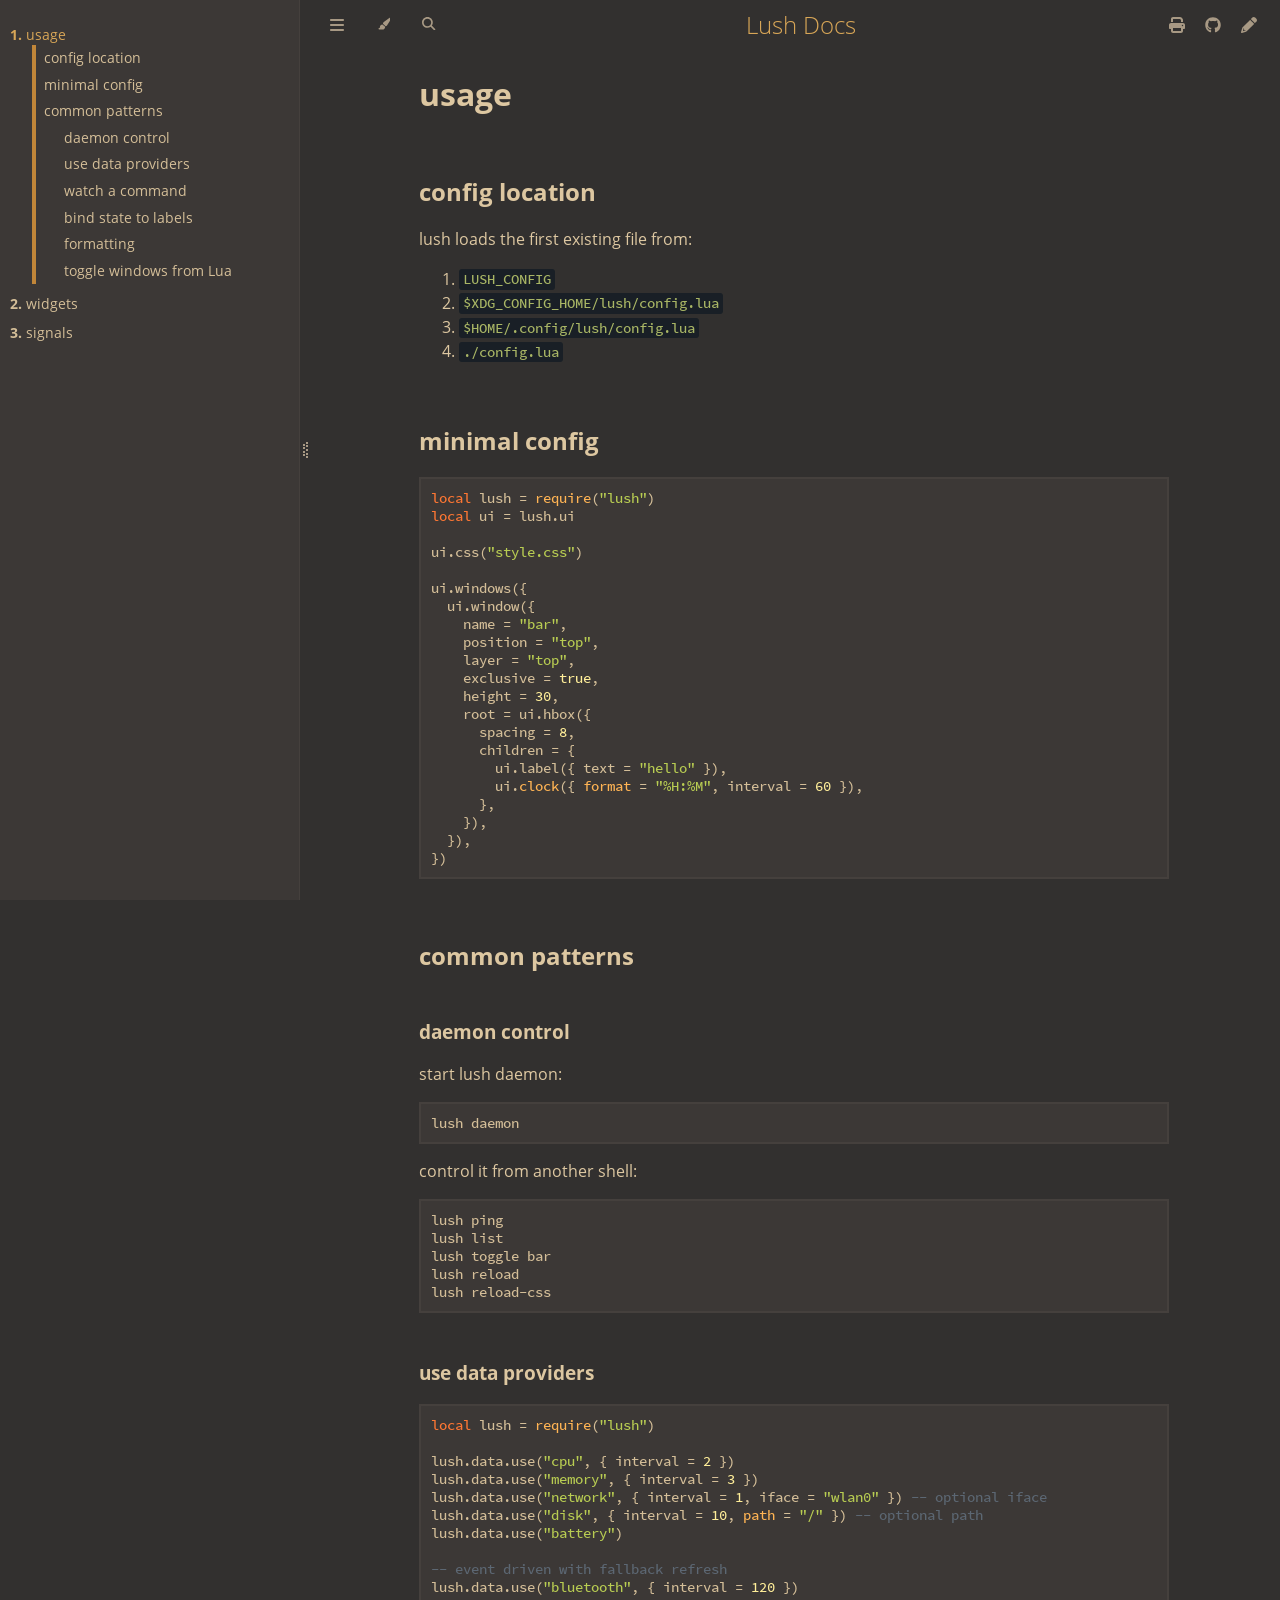
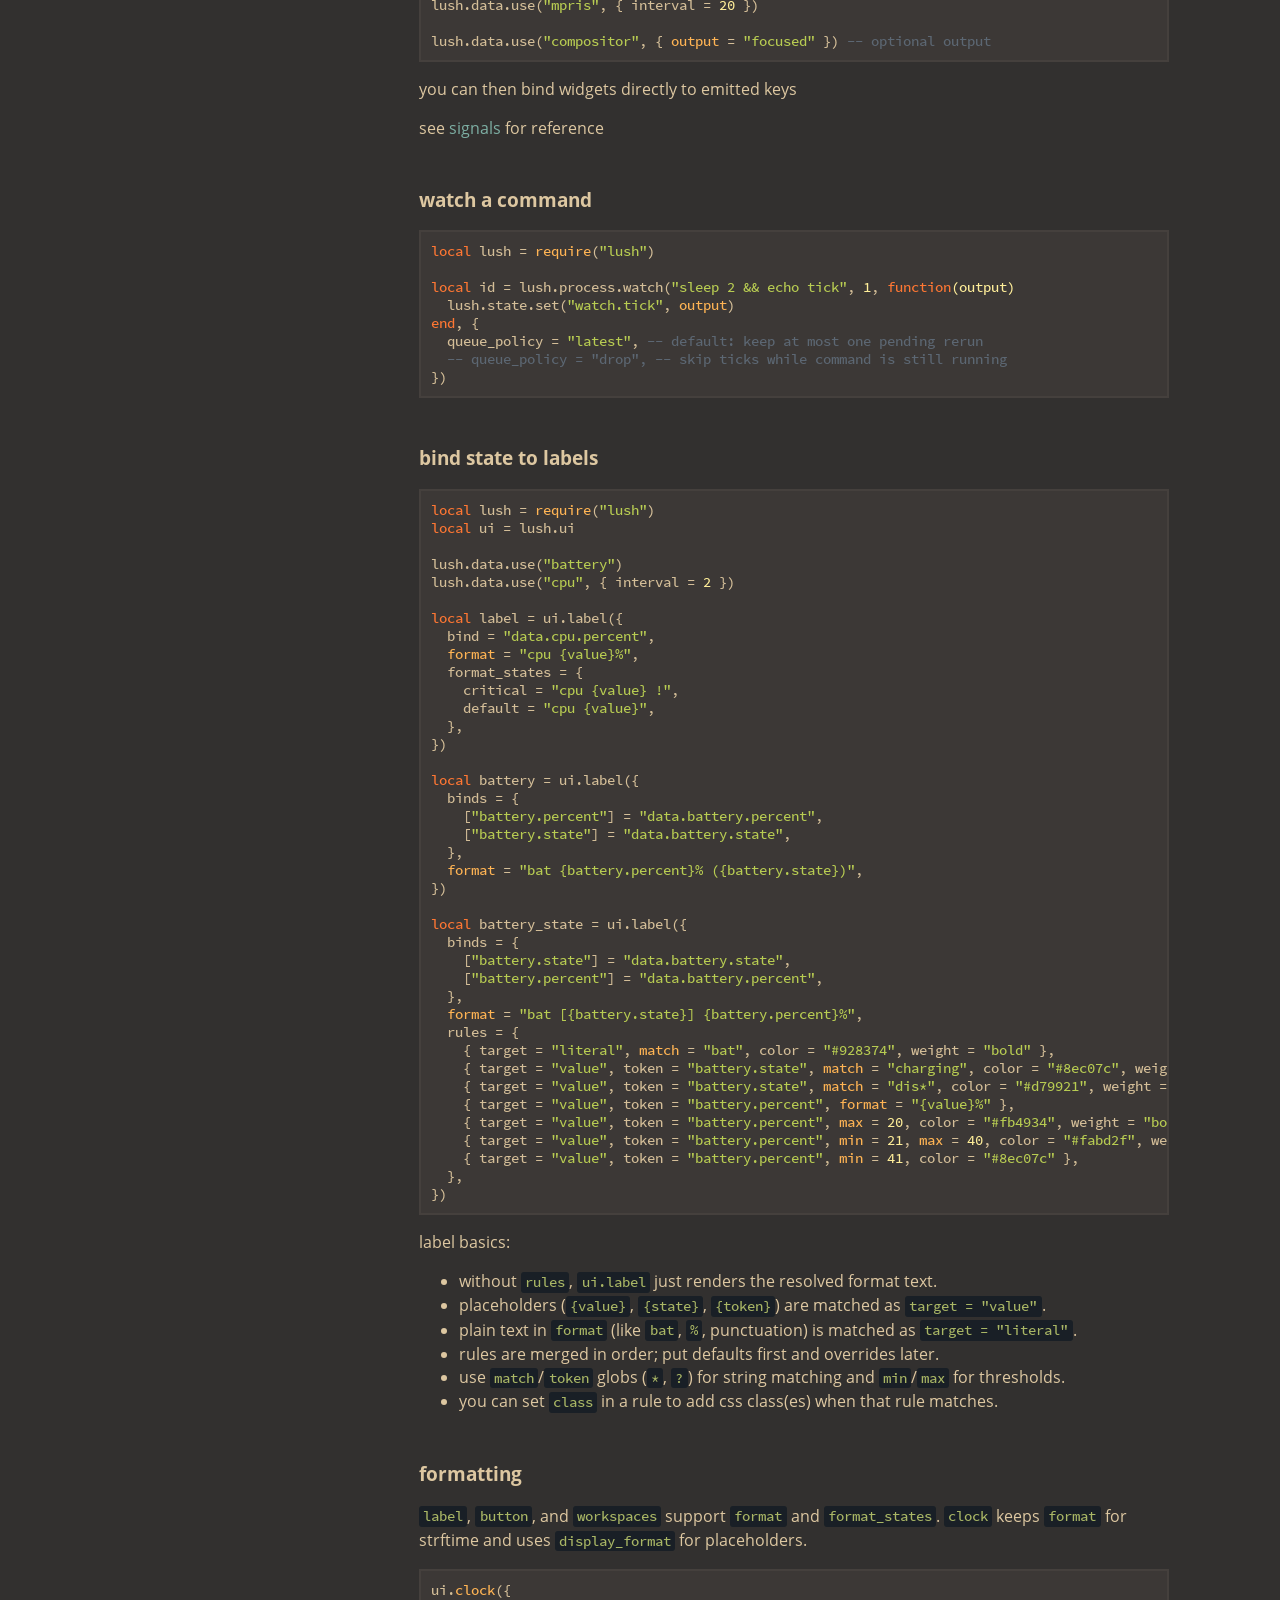
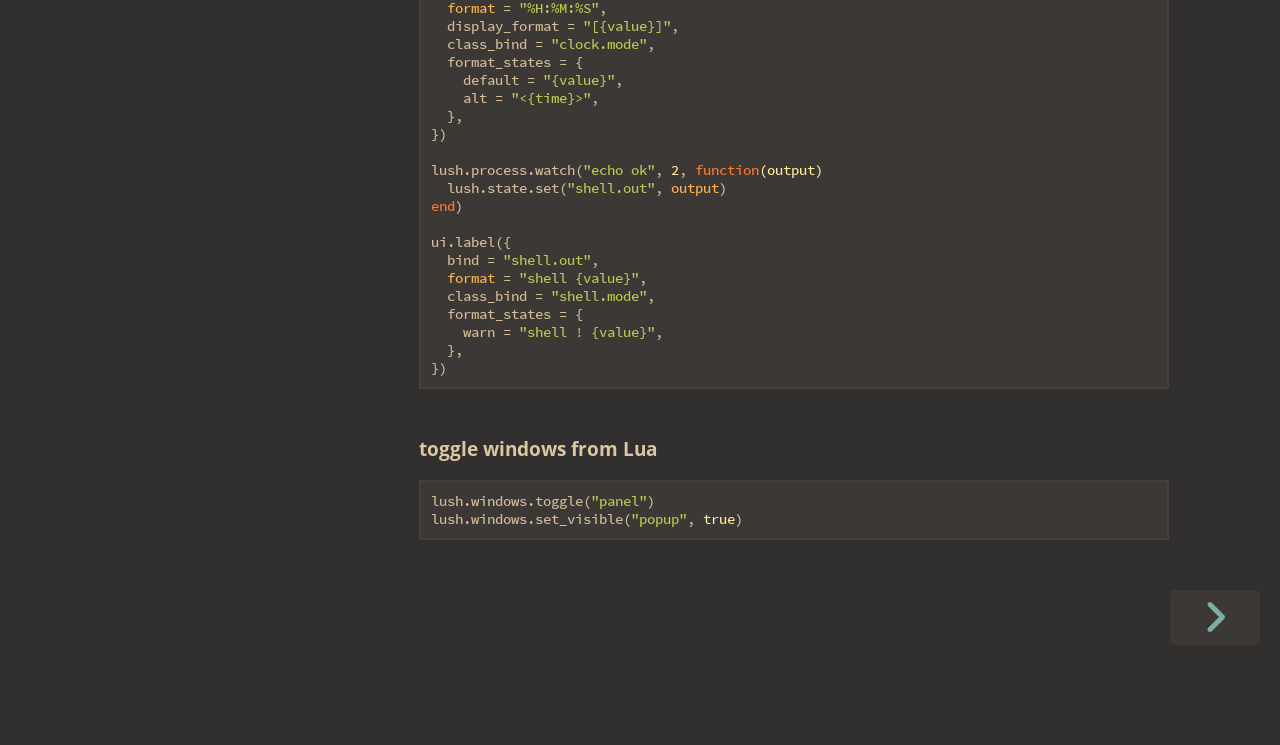
==== index.html @ 014da426 "docs: init" ====
<!DOCTYPE HTML>
<html lang="en" class="ayu sidebar-visible" dir="ltr">
    <head>
        <!-- Book generated using mdBook -->
        <meta charset="UTF-8">
        <title>usage - Lush Docs</title>


        <!-- Custom HTML head -->

        <meta name="description" content="Documentation for configuring and extending Lush.">
        <meta name="viewport" content="width=device-width, initial-scale=1">
        <meta name="theme-color" content="#ffffff">

        <link rel="icon" href="favicon-de23e50b.svg">
        <link rel="shortcut icon" href="favicon-8114d1fc.png">
        <link rel="stylesheet" href="css/variables-8adf115d.css">
        <link rel="stylesheet" href="css/general-2459343d.css">
        <link rel="stylesheet" href="css/chrome-ae938929.css">
        <link rel="stylesheet" href="css/print-9e4910d8.css" media="print">

        <!-- Fonts -->
        <link rel="stylesheet" href="fonts/fonts-9644e21d.css">

        <!-- Highlight.js Stylesheets -->
        <link rel="stylesheet" id="mdbook-highlight-css" href="highlight-493f70e1.css">
        <link rel="stylesheet" id="mdbook-tomorrow-night-css" href="tomorrow-night-4c0ae647.css">
        <link rel="stylesheet" id="mdbook-ayu-highlight-css" href="ayu-highlight-3fdfc3ac.css">

        <!-- Custom theme stylesheets -->
        <link rel="stylesheet" href="theme/gruvbox-805121fd.css">


        <!-- Provide site root and default themes to javascript -->
        <script>
            const path_to_root = "";
            const default_light_theme = "ayu";
            const default_dark_theme = "ayu";
            window.path_to_searchindex_js = "searchindex-f970c26f.js";
        </script>
        <!-- Start loading toc.js asap -->
        <script src="toc-16b21114.js"></script>
    </head>
    <body>
    <div id="mdbook-help-container">
        <div id="mdbook-help-popup">
            <h2 class="mdbook-help-title">Keyboard shortcuts</h2>
            <div>
                <p>Press <kbd>←</kbd> or <kbd>→</kbd> to navigate between chapters</p>
                <p>Press <kbd>S</kbd> or <kbd>/</kbd> to search in the book</p>
                <p>Press <kbd>?</kbd> to show this help</p>
                <p>Press <kbd>Esc</kbd> to hide this help</p>
            </div>
        </div>
    </div>
    <div id="mdbook-body-container">
        <!-- Work around some values being stored in localStorage wrapped in quotes -->
        <script>
            try {
                let theme = localStorage.getItem('mdbook-theme');
                let sidebar = localStorage.getItem('mdbook-sidebar');

                if (theme.startsWith('"') && theme.endsWith('"')) {
                    localStorage.setItem('mdbook-theme', theme.slice(1, theme.length - 1));
                }

                if (sidebar.startsWith('"') && sidebar.endsWith('"')) {
                    localStorage.setItem('mdbook-sidebar', sidebar.slice(1, sidebar.length - 1));
                }
            } catch (e) { }
        </script>

        <!-- Set the theme before any content is loaded, prevents flash -->
        <script>
            const default_theme = window.matchMedia("(prefers-color-scheme: dark)").matches ? default_dark_theme : default_light_theme;
            let theme;
            try { theme = localStorage.getItem('mdbook-theme'); } catch(e) { }
            if (theme === null || theme === undefined) { theme = default_theme; }
            const html = document.documentElement;
            html.classList.remove('ayu')
            html.classList.add(theme);
            html.classList.add("js");
        </script>

        <input type="checkbox" id="mdbook-sidebar-toggle-anchor" class="hidden">

        <!-- Hide / unhide sidebar before it is displayed -->
        <script>
            let sidebar = null;
            const sidebar_toggle = document.getElementById("mdbook-sidebar-toggle-anchor");
            if (document.body.clientWidth >= 1080) {
                try { sidebar = localStorage.getItem('mdbook-sidebar'); } catch(e) { }
                sidebar = sidebar || 'visible';
            } else {
                sidebar = 'hidden';
                sidebar_toggle.checked = false;
            }
            if (sidebar === 'visible') {
                sidebar_toggle.checked = true;
            } else {
                html.classList.remove('sidebar-visible');
            }
        </script>

        <nav id="mdbook-sidebar" class="sidebar" aria-label="Table of contents">
            <!-- populated by js -->
            <mdbook-sidebar-scrollbox class="sidebar-scrollbox"></mdbook-sidebar-scrollbox>
            <noscript>
                <iframe class="sidebar-iframe-outer" src="toc.html"></iframe>
            </noscript>
            <div id="mdbook-sidebar-resize-handle" class="sidebar-resize-handle">
                <div class="sidebar-resize-indicator"></div>
            </div>
        </nav>

        <div id="mdbook-page-wrapper" class="page-wrapper">

            <div class="page">
                <div id="mdbook-menu-bar-hover-placeholder"></div>
                <div id="mdbook-menu-bar" class="menu-bar sticky">
                    <div class="left-buttons">
                        <label id="mdbook-sidebar-toggle" class="icon-button" for="mdbook-sidebar-toggle-anchor" title="Toggle Table of Contents" aria-label="Toggle Table of Contents" aria-controls="mdbook-sidebar">
                            <span class=fa-svg><svg xmlns="http://www.w3.org/2000/svg" viewBox="0 0 448 512"><!--! Font Awesome Free 6.2.0 by @fontawesome - https://fontawesome.com License - https://fontawesome.com/license/free (Icons: CC BY 4.0, Fonts: SIL OFL 1.1, Code: MIT License) Copyright 2022 Fonticons, Inc. --><path d="M0 96C0 78.3 14.3 64 32 64H416c17.7 0 32 14.3 32 32s-14.3 32-32 32H32C14.3 128 0 113.7 0 96zM0 256c0-17.7 14.3-32 32-32H416c17.7 0 32 14.3 32 32s-14.3 32-32 32H32c-17.7 0-32-14.3-32-32zM448 416c0 17.7-14.3 32-32 32H32c-17.7 0-32-14.3-32-32s14.3-32 32-32H416c17.7 0 32 14.3 32 32z"/></svg></span>
                        </label>
                        <button id="mdbook-theme-toggle" class="icon-button" type="button" title="Change theme" aria-label="Change theme" aria-haspopup="true" aria-expanded="false" aria-controls="mdbook-theme-list">
                            <span class=fa-svg><svg xmlns="http://www.w3.org/2000/svg" viewBox="0 0 576 512"><!--! Font Awesome Free 6.2.0 by @fontawesome - https://fontawesome.com License - https://fontawesome.com/license/free (Icons: CC BY 4.0, Fonts: SIL OFL 1.1, Code: MIT License) Copyright 2022 Fonticons, Inc. --><path d="M371.3 367.1c27.3-3.9 51.9-19.4 67.2-42.9L600.2 74.1c12.6-19.5 9.4-45.3-7.6-61.2S549.7-4.4 531.1 9.6L294.4 187.2c-24 18-38.2 46.1-38.4 76.1L371.3 367.1zm-19.6 25.4l-116-104.4C175.9 290.3 128 339.6 128 400c0 3.9 .2 7.8 .6 11.6c1.8 17.5-10.2 36.4-27.8 36.4H96c-17.7 0-32 14.3-32 32s14.3 32 32 32H240c61.9 0 112-50.1 112-112c0-2.5-.1-5-.2-7.5z"/></svg></span>
                        </button>
                        <ul id="mdbook-theme-list" class="theme-popup" aria-label="Themes" role="menu">
                            <li role="none"><button role="menuitem" class="theme" id="mdbook-theme-default_theme">Auto</button></li>
                            <li role="none"><button role="menuitem" class="theme" id="mdbook-theme-light">Light</button></li>
                            <li role="none"><button role="menuitem" class="theme" id="mdbook-theme-rust">Rust</button></li>
                            <li role="none"><button role="menuitem" class="theme" id="mdbook-theme-coal">Coal</button></li>
                            <li role="none"><button role="menuitem" class="theme" id="mdbook-theme-navy">Navy</button></li>
                            <li role="none"><button role="menuitem" class="theme" id="mdbook-theme-ayu">Ayu</button></li>
                        </ul>
                        <button id="mdbook-search-toggle" class="icon-button" type="button" title="Search (`/`)" aria-label="Toggle Searchbar" aria-expanded="false" aria-keyshortcuts="/ s" aria-controls="mdbook-searchbar">
                            <span class=fa-svg><svg xmlns="http://www.w3.org/2000/svg" viewBox="0 0 512 512"><!--! Font Awesome Free 6.2.0 by @fontawesome - https://fontawesome.com License - https://fontawesome.com/license/free (Icons: CC BY 4.0, Fonts: SIL OFL 1.1, Code: MIT License) Copyright 2022 Fonticons, Inc. --><path d="M416 208c0 45.9-14.9 88.3-40 122.7L502.6 457.4c12.5 12.5 12.5 32.8 0 45.3s-32.8 12.5-45.3 0L330.7 376c-34.4 25.2-76.8 40-122.7 40C93.1 416 0 322.9 0 208S93.1 0 208 0S416 93.1 416 208zM208 352c79.5 0 144-64.5 144-144s-64.5-144-144-144S64 128.5 64 208s64.5 144 144 144z"/></svg></span>
                        </button>
                    </div>

                    <h1 class="menu-title">Lush Docs</h1>

                    <div class="right-buttons">
                        <a href="print.html" title="Print this book" aria-label="Print this book">
                            <span class=fa-svg id="print-button"><svg xmlns="http://www.w3.org/2000/svg" viewBox="0 0 512 512"><!--! Font Awesome Free 6.2.0 by @fontawesome - https://fontawesome.com License - https://fontawesome.com/license/free (Icons: CC BY 4.0, Fonts: SIL OFL 1.1, Code: MIT License) Copyright 2022 Fonticons, Inc. --><path d="M128 0C92.7 0 64 28.7 64 64v96h64V64H354.7L384 93.3V160h64V93.3c0-17-6.7-33.3-18.7-45.3L400 18.7C388 6.7 371.7 0 354.7 0H128zM384 352v32 64H128V384 368 352H384zm64 32h32c17.7 0 32-14.3 32-32V256c0-35.3-28.7-64-64-64H64c-35.3 0-64 28.7-64 64v96c0 17.7 14.3 32 32 32H64v64c0 35.3 28.7 64 64 64H384c35.3 0 64-28.7 64-64V384zm-16-88c-13.3 0-24-10.7-24-24s10.7-24 24-24s24 10.7 24 24s-10.7 24-24 24z"/></svg></span>
                        </a>
                        <a href="https://github.com/yrwq/lush" title="Git repository" aria-label="Git repository">
                            <span class=fa-svg><svg xmlns="http://www.w3.org/2000/svg" viewBox="0 0 496 512"><!--! Font Awesome Free 6.2.0 by @fontawesome - https://fontawesome.com License - https://fontawesome.com/license/free (Icons: CC BY 4.0, Fonts: SIL OFL 1.1, Code: MIT License) Copyright 2022 Fonticons, Inc. --><path d="M165.9 397.4c0 2-2.3 3.6-5.2 3.6-3.3.3-5.6-1.3-5.6-3.6 0-2 2.3-3.6 5.2-3.6 3-.3 5.6 1.3 5.6 3.6zm-31.1-4.5c-.7 2 1.3 4.3 4.3 4.9 2.6 1 5.6 0 6.2-2s-1.3-4.3-4.3-5.2c-2.6-.7-5.5.3-6.2 2.3zm44.2-1.7c-2.9.7-4.9 2.6-4.6 4.9.3 2 2.9 3.3 5.9 2.6 2.9-.7 4.9-2.6 4.6-4.6-.3-1.9-3-3.2-5.9-2.9zM244.8 8C106.1 8 0 113.3 0 252c0 110.9 69.8 205.8 169.5 239.2 12.8 2.3 17.3-5.6 17.3-12.1 0-6.2-.3-40.4-.3-61.4 0 0-70 15-84.7-29.8 0 0-11.4-29.1-27.8-36.6 0 0-22.9-15.7 1.6-15.4 0 0 24.9 2 38.6 25.8 21.9 38.6 58.6 27.5 72.9 20.9 2.3-16 8.8-27.1 16-33.7-55.9-6.2-112.3-14.3-112.3-110.5 0-27.5 7.6-41.3 23.6-58.9-2.6-6.5-11.1-33.3 2.6-67.9 20.9-6.5 69 27 69 27 20-5.6 41.5-8.5 62.8-8.5s42.8 2.9 62.8 8.5c0 0 48.1-33.6 69-27 13.7 34.7 5.2 61.4 2.6 67.9 16 17.7 25.8 31.5 25.8 58.9 0 96.5-58.9 104.2-114.8 110.5 9.2 7.9 17 22.9 17 46.4 0 33.7-.3 75.4-.3 83.6 0 6.5 4.6 14.4 17.3 12.1C428.2 457.8 496 362.9 496 252 496 113.3 383.5 8 244.8 8zM97.2 352.9c-1.3 1-1 3.3.7 5.2 1.6 1.6 3.9 2.3 5.2 1 1.3-1 1-3.3-.7-5.2-1.6-1.6-3.9-2.3-5.2-1zm-10.8-8.1c-.7 1.3.3 2.9 2.3 3.9 1.6 1 3.6.7 4.3-.7.7-1.3-.3-2.9-2.3-3.9-2-.6-3.6-.3-4.3.7zm32.4 35.6c-1.6 1.3-1 4.3 1.3 6.2 2.3 2.3 5.2 2.6 6.5 1 1.3-1.3.7-4.3-1.3-6.2-2.2-2.3-5.2-2.6-6.5-1zm-11.4-14.7c-1.6 1-1.6 3.6 0 5.9 1.6 2.3 4.3 3.3 5.6 2.3 1.6-1.3 1.6-3.9 0-6.2-1.4-2.3-4-3.3-5.6-2z"/></svg></span>
                        </a>
                        <a href="https://github.com/yrwq/lush/edit/main/docs/src/usage.md" title="Suggest an edit" aria-label="Suggest an edit" rel="edit">
                            <span class=fa-svg id="git-edit-button"><svg xmlns="http://www.w3.org/2000/svg" viewBox="0 0 512 512"><!--! Font Awesome Free 6.2.0 by @fontawesome - https://fontawesome.com License - https://fontawesome.com/license/free (Icons: CC BY 4.0, Fonts: SIL OFL 1.1, Code: MIT License) Copyright 2022 Fonticons, Inc. --><path d="M421.7 220.3l-11.3 11.3-22.6 22.6-205 205c-6.6 6.6-14.8 11.5-23.8 14.1L30.8 511c-8.4 2.5-17.5 .2-23.7-6.1S-1.5 489.7 1 481.2L38.7 353.1c2.6-9 7.5-17.2 14.1-23.8l205-205 22.6-22.6 11.3-11.3 33.9 33.9 62.1 62.1 33.9 33.9zM96 353.9l-9.3 9.3c-.9 .9-1.6 2.1-2 3.4l-25.3 86 86-25.3c1.3-.4 2.5-1.1 3.4-2l9.3-9.3H112c-8.8 0-16-7.2-16-16V353.9zM453.3 19.3l39.4 39.4c25 25 25 65.5 0 90.5l-14.5 14.5-22.6 22.6-11.3 11.3-33.9-33.9-62.1-62.1L314.3 67.7l11.3-11.3 22.6-22.6 14.5-14.5c25-25 65.5-25 90.5 0z"/></svg></span>
                        </a>

                    </div>
                </div>

                <div id="mdbook-search-wrapper" class="hidden">
                    <form id="mdbook-searchbar-outer" class="searchbar-outer">
                        <div class="search-wrapper">
                            <input type="search" id="mdbook-searchbar" name="searchbar" placeholder="Search this book ..." aria-controls="mdbook-searchresults-outer" aria-describedby="searchresults-header">
                            <div class="spinner-wrapper">
                                <span class=fa-svg id="fa-spin"><svg xmlns="http://www.w3.org/2000/svg" viewBox="0 0 512 512"><!--! Font Awesome Free 6.2.0 by @fontawesome - https://fontawesome.com License - https://fontawesome.com/license/free (Icons: CC BY 4.0, Fonts: SIL OFL 1.1, Code: MIT License) Copyright 2022 Fonticons, Inc. --><path d="M304 48c0-26.5-21.5-48-48-48s-48 21.5-48 48s21.5 48 48 48s48-21.5 48-48zm0 416c0-26.5-21.5-48-48-48s-48 21.5-48 48s21.5 48 48 48s48-21.5 48-48zM48 304c26.5 0 48-21.5 48-48s-21.5-48-48-48s-48 21.5-48 48s21.5 48 48 48zm464-48c0-26.5-21.5-48-48-48s-48 21.5-48 48s21.5 48 48 48s48-21.5 48-48zM142.9 437c18.7-18.7 18.7-49.1 0-67.9s-49.1-18.7-67.9 0s-18.7 49.1 0 67.9s49.1 18.7 67.9 0zm0-294.2c18.7-18.7 18.7-49.1 0-67.9S93.7 56.2 75 75s-18.7 49.1 0 67.9s49.1 18.7 67.9 0zM369.1 437c18.7 18.7 49.1 18.7 67.9 0s18.7-49.1 0-67.9s-49.1-18.7-67.9 0s-18.7 49.1 0 67.9z"/></svg></span>
                            </div>
                        </div>
                    </form>
                    <div id="mdbook-searchresults-outer" class="searchresults-outer hidden">
                        <div id="mdbook-searchresults-header" class="searchresults-header"></div>
                        <ul id="mdbook-searchresults">
                        </ul>
                    </div>
                </div>

                <!-- Apply ARIA attributes after the sidebar and the sidebar toggle button are added to the DOM -->
                <script>
                    document.getElementById('mdbook-sidebar-toggle').setAttribute('aria-expanded', sidebar === 'visible');
                    document.getElementById('mdbook-sidebar').setAttribute('aria-hidden', sidebar !== 'visible');
                    Array.from(document.querySelectorAll('#mdbook-sidebar a')).forEach(function(link) {
                        link.setAttribute('tabIndex', sidebar === 'visible' ? 0 : -1);
                    });
                </script>

                <div id="mdbook-content" class="content">
                    <main>
                        <h1 id="usage"><a class="header" href="#usage">usage</a></h1>
<h2 id="config-location"><a class="header" href="#config-location">config location</a></h2>
<p>lush loads the first existing file from:</p>
<ol>
<li><code>LUSH_CONFIG</code></li>
<li><code>$XDG_CONFIG_HOME/lush/config.lua</code></li>
<li><code>$HOME/.config/lush/config.lua</code></li>
<li><code>./config.lua</code></li>
</ol>
<h2 id="minimal-config"><a class="header" href="#minimal-config">minimal config</a></h2>
<pre><code class="language-lua">local lush = require("lush")
local ui = lush.ui

ui.css("style.css")

ui.windows({
  ui.window({
    name = "bar",
    position = "top",
    layer = "top",
    exclusive = true,
    height = 30,
    root = ui.hbox({
      spacing = 8,
      children = {
        ui.label({ text = "hello" }),
        ui.clock({ format = "%H:%M", interval = 60 }),
      },
    }),
  }),
})
</code></pre>
<h2 id="common-patterns"><a class="header" href="#common-patterns">common patterns</a></h2>
<h3 id="daemon-control"><a class="header" href="#daemon-control">daemon control</a></h3>
<p>start lush daemon:</p>
<pre><code class="language-bash">lush daemon
</code></pre>
<p>control it from another shell:</p>
<pre><code class="language-bash">lush ping
lush list
lush toggle bar
lush reload
lush reload-css
</code></pre>
<h3 id="use-data-providers"><a class="header" href="#use-data-providers">use data providers</a></h3>
<pre><code class="language-lua">local lush = require("lush")

lush.data.use("cpu", { interval = 2 })
lush.data.use("memory", { interval = 3 })
lush.data.use("network", { interval = 1, iface = "wlan0" }) -- optional iface
lush.data.use("disk", { interval = 10, path = "/" }) -- optional path
lush.data.use("battery")

-- event driven with fallback refresh
lush.data.use("bluetooth", { interval = 120 })
lush.data.use("mpris", { interval = 20 })

lush.data.use("compositor", { output = "focused" }) -- optional output
</code></pre>
<p>you can then bind widgets directly to emitted keys</p>
<p>see <a href="signals.html">signals</a> for reference</p>
<h3 id="watch-a-command"><a class="header" href="#watch-a-command">watch a command</a></h3>
<pre><code class="language-lua">local lush = require("lush")

local id = lush.process.watch("sleep 2 &amp;&amp; echo tick", 1, function(output)
  lush.state.set("watch.tick", output)
end, {
  queue_policy = "latest", -- default: keep at most one pending rerun
  -- queue_policy = "drop", -- skip ticks while command is still running
})
</code></pre>
<h3 id="bind-state-to-labels"><a class="header" href="#bind-state-to-labels">bind state to labels</a></h3>
<pre><code class="language-lua">local lush = require("lush")
local ui = lush.ui

lush.data.use("battery")
lush.data.use("cpu", { interval = 2 })

local label = ui.label({
  bind = "data.cpu.percent",
  format = "cpu {value}%",
  format_states = {
    critical = "cpu {value} !",
    default = "cpu {value}",
  },
})

local battery = ui.label({
  binds = {
    ["battery.percent"] = "data.battery.percent",
    ["battery.state"] = "data.battery.state",
  },
  format = "bat {battery.percent}% ({battery.state})",
})

local battery_state = ui.label({
  binds = {
    ["battery.state"] = "data.battery.state",
    ["battery.percent"] = "data.battery.percent",
  },
  format = "bat [{battery.state}] {battery.percent}%",
  rules = {
    { target = "literal", match = "bat", color = "#928374", weight = "bold" },
    { target = "value", token = "battery.state", match = "charging", color = "#8ec07c", weight = "bold" },
    { target = "value", token = "battery.state", match = "dis*", color = "#d79921", weight = "bold" },
    { target = "value", token = "battery.percent", format = "{value}%" },
    { target = "value", token = "battery.percent", max = 20, color = "#fb4934", weight = "bold" },
    { target = "value", token = "battery.percent", min = 21, max = 40, color = "#fabd2f", weight = "bold" },
    { target = "value", token = "battery.percent", min = 41, color = "#8ec07c" },
  },
})
</code></pre>
<p>label basics:</p>
<ul>
<li>without <code>rules</code>, <code>ui.label</code> just renders the resolved format text.</li>
<li>placeholders (<code>{value}</code>, <code>{state}</code>, <code>{token}</code>) are matched as <code>target = "value"</code>.</li>
<li>plain text in <code>format</code> (like <code>bat</code>, <code>%</code>, punctuation) is matched as <code>target = "literal"</code>.</li>
<li>rules are merged in order; put defaults first and overrides later.</li>
<li>use <code>match</code>/<code>token</code> globs (<code>*</code>, <code>?</code>) for string matching and <code>min</code>/<code>max</code> for thresholds.</li>
<li>you can set <code>class</code> in a rule to add css class(es) when that rule matches.</li>
</ul>
<h3 id="formatting"><a class="header" href="#formatting">formatting</a></h3>
<p><code>label</code>, <code>button</code>, and <code>workspaces</code> support <code>format</code> and <code>format_states</code>.
<code>clock</code> keeps <code>format</code> for strftime and uses <code>display_format</code> for placeholders.</p>
<pre><code class="language-lua">ui.clock({
  format = "%H:%M:%S",
  display_format = "[{value}]",
  class_bind = "clock.mode",
  format_states = {
    default = "{value}",
    alt = "&lt;{time}&gt;",
  },
})

lush.process.watch("echo ok", 2, function(output)
  lush.state.set("shell.out", output)
end)

ui.label({
  bind = "shell.out",
  format = "shell {value}",
  class_bind = "shell.mode",
  format_states = {
    warn = "shell ! {value}",
  },
})
</code></pre>
<h3 id="toggle-windows-from-lua"><a class="header" href="#toggle-windows-from-lua">toggle windows from Lua</a></h3>
<pre><code class="language-lua">lush.windows.toggle("panel")
lush.windows.set_visible("popup", true)
</code></pre>

                    </main>

                    <nav class="nav-wrapper" aria-label="Page navigation">
                        <!-- Mobile navigation buttons -->

                            <a rel="next prefetch" href="widgets.html" class="mobile-nav-chapters next" title="Next chapter" aria-label="Next chapter" aria-keyshortcuts="Right">
                                <span class=fa-svg><svg xmlns="http://www.w3.org/2000/svg" viewBox="0 0 320 512"><!--! Font Awesome Free 6.2.0 by @fontawesome - https://fontawesome.com License - https://fontawesome.com/license/free (Icons: CC BY 4.0, Fonts: SIL OFL 1.1, Code: MIT License) Copyright 2022 Fonticons, Inc. --><path d="M278.6 233.4c12.5 12.5 12.5 32.8 0 45.3l-160 160c-12.5 12.5-32.8 12.5-45.3 0s-12.5-32.8 0-45.3L210.7 256 73.4 118.6c-12.5-12.5-12.5-32.8 0-45.3s32.8-12.5 45.3 0l160 160z"/></svg></span>
                            </a>

                        <div style="clear: both"></div>
                    </nav>
                </div>
            </div>

            <nav class="nav-wide-wrapper" aria-label="Page navigation">

                    <a rel="next prefetch" href="widgets.html" class="nav-chapters next" title="Next chapter" aria-label="Next chapter" aria-keyshortcuts="Right">
                        <span class=fa-svg><svg xmlns="http://www.w3.org/2000/svg" viewBox="0 0 320 512"><!--! Font Awesome Free 6.2.0 by @fontawesome - https://fontawesome.com License - https://fontawesome.com/license/free (Icons: CC BY 4.0, Fonts: SIL OFL 1.1, Code: MIT License) Copyright 2022 Fonticons, Inc. --><path d="M278.6 233.4c12.5 12.5 12.5 32.8 0 45.3l-160 160c-12.5 12.5-32.8 12.5-45.3 0s-12.5-32.8 0-45.3L210.7 256 73.4 118.6c-12.5-12.5-12.5-32.8 0-45.3s32.8-12.5 45.3 0l160 160z"/></svg></span>
                    </a>
            </nav>

        </div>

        <template id=fa-eye><span class=fa-svg><svg xmlns="http://www.w3.org/2000/svg" viewBox="0 0 576 512"><!--! Font Awesome Free 6.2.0 by @fontawesome - https://fontawesome.com License - https://fontawesome.com/license/free (Icons: CC BY 4.0, Fonts: SIL OFL 1.1, Code: MIT License) Copyright 2022 Fonticons, Inc. --><path d="M288 32c-80.8 0-145.5 36.8-192.6 80.6C48.6 156 17.3 208 2.5 243.7c-3.3 7.9-3.3 16.7 0 24.6C17.3 304 48.6 356 95.4 399.4C142.5 443.2 207.2 480 288 480s145.5-36.8 192.6-80.6c46.8-43.5 78.1-95.4 93-131.1c3.3-7.9 3.3-16.7 0-24.6c-14.9-35.7-46.2-87.7-93-131.1C433.5 68.8 368.8 32 288 32zM432 256c0 79.5-64.5 144-144 144s-144-64.5-144-144s64.5-144 144-144s144 64.5 144 144zM288 192c0 35.3-28.7 64-64 64c-11.5 0-22.3-3-31.6-8.4c-.2 2.8-.4 5.5-.4 8.4c0 53 43 96 96 96s96-43 96-96s-43-96-96-96c-2.8 0-5.6 .1-8.4 .4c5.3 9.3 8.4 20.1 8.4 31.6z"/></svg></span></template>
        <template id=fa-eye-slash><span class=fa-svg><svg xmlns="http://www.w3.org/2000/svg" viewBox="0 0 640 512"><!--! Font Awesome Free 6.2.0 by @fontawesome - https://fontawesome.com License - https://fontawesome.com/license/free (Icons: CC BY 4.0, Fonts: SIL OFL 1.1, Code: MIT License) Copyright 2022 Fonticons, Inc. --><path d="M38.8 5.1C28.4-3.1 13.3-1.2 5.1 9.2S-1.2 34.7 9.2 42.9l592 464c10.4 8.2 25.5 6.3 33.7-4.1s6.3-25.5-4.1-33.7L525.6 386.7c39.6-40.6 66.4-86.1 79.9-118.4c3.3-7.9 3.3-16.7 0-24.6c-14.9-35.7-46.2-87.7-93-131.1C465.5 68.8 400.8 32 320 32c-68.2 0-125 26.3-169.3 60.8L38.8 5.1zM223.1 149.5C248.6 126.2 282.7 112 320 112c79.5 0 144 64.5 144 144c0 24.9-6.3 48.3-17.4 68.7L408 294.5c5.2-11.8 8-24.8 8-38.5c0-53-43-96-96-96c-2.8 0-5.6 .1-8.4 .4c5.3 9.3 8.4 20.1 8.4 31.6c0 10.2-2.4 19.8-6.6 28.3l-90.3-70.8zm223.1 298L373 389.9c-16.4 6.5-34.3 10.1-53 10.1c-79.5 0-144-64.5-144-144c0-6.9 .5-13.6 1.4-20.2L83.1 161.5C60.3 191.2 44 220.8 34.5 243.7c-3.3 7.9-3.3 16.7 0 24.6c14.9 35.7 46.2 87.7 93 131.1C174.5 443.2 239.2 480 320 480c47.8 0 89.9-12.9 126.2-32.5z"/></svg></span></template>
        <template id=fa-copy><span class=fa-svg><svg xmlns="http://www.w3.org/2000/svg" viewBox="0 0 512 512"><!--! Font Awesome Free 6.2.0 by @fontawesome - https://fontawesome.com License - https://fontawesome.com/license/free (Icons: CC BY 4.0, Fonts: SIL OFL 1.1, Code: MIT License) Copyright 2022 Fonticons, Inc. --><path d="M502.6 70.63l-61.25-61.25C435.4 3.371 427.2 0 418.7 0H255.1c-35.35 0-64 28.66-64 64l.0195 256C192 355.4 220.7 384 256 384h192c35.2 0 64-28.8 64-64V93.25C512 84.77 508.6 76.63 502.6 70.63zM464 320c0 8.836-7.164 16-16 16H255.1c-8.838 0-16-7.164-16-16L239.1 64.13c0-8.836 7.164-16 16-16h128L384 96c0 17.67 14.33 32 32 32h47.1V320zM272 448c0 8.836-7.164 16-16 16H63.1c-8.838 0-16-7.164-16-16L47.98 192.1c0-8.836 7.164-16 16-16H160V128H63.99c-35.35 0-64 28.65-64 64l.0098 256C.002 483.3 28.66 512 64 512h192c35.2 0 64-28.8 64-64v-32h-47.1L272 448z"/></svg></span></template>
        <template id=fa-play><span class=fa-svg><svg xmlns="http://www.w3.org/2000/svg" viewBox="0 0 384 512"><!--! Font Awesome Free 6.2.0 by @fontawesome - https://fontawesome.com License - https://fontawesome.com/license/free (Icons: CC BY 4.0, Fonts: SIL OFL 1.1, Code: MIT License) Copyright 2022 Fonticons, Inc. --><path d="M73 39c-14.8-9.1-33.4-9.4-48.5-.9S0 62.6 0 80V432c0 17.4 9.4 33.4 24.5 41.9s33.7 8.1 48.5-.9L361 297c14.3-8.7 23-24.2 23-41s-8.7-32.2-23-41L73 39z"/></svg></span></template>
        <template id=fa-clock-rotate-left><span class=fa-svg><svg xmlns="http://www.w3.org/2000/svg" viewBox="0 0 512 512"><!--! Font Awesome Free 6.2.0 by @fontawesome - https://fontawesome.com License - https://fontawesome.com/license/free (Icons: CC BY 4.0, Fonts: SIL OFL 1.1, Code: MIT License) Copyright 2022 Fonticons, Inc. --><path d="M75 75L41 41C25.9 25.9 0 36.6 0 57.9V168c0 13.3 10.7 24 24 24H134.1c21.4 0 32.1-25.9 17-41l-30.8-30.8C155 85.5 203 64 256 64c106 0 192 86 192 192s-86 192-192 192c-40.8 0-78.6-12.7-109.7-34.4c-14.5-10.1-34.4-6.6-44.6 7.9s-6.6 34.4 7.9 44.6C151.2 495 201.7 512 256 512c141.4 0 256-114.6 256-256S397.4 0 256 0C185.3 0 121.3 28.7 75 75zm181 53c-13.3 0-24 10.7-24 24V256c0 6.4 2.5 12.5 7 17l72 72c9.4 9.4 24.6 9.4 33.9 0s9.4-24.6 0-33.9l-65-65V152c0-13.3-10.7-24-24-24z"/></svg></span></template>

        <!-- Livereload script (if served using the cli tool) -->
        <script>
            const wsProtocol = location.protocol === 'https:' ? 'wss:' : 'ws:';
            const wsAddress = wsProtocol + "//" + location.host + "/" + "__livereload";
            const socket = new WebSocket(wsAddress);
            socket.onmessage = function (event) {
                if (event.data === "reload") {
                    socket.close();
                    location.reload();
                }
            };

            window.onbeforeunload = function() {
                socket.close();
            }
        </script>


        <script>
            window.playground_copyable = true;
        </script>


        <script src="elasticlunr-ef4e11c1.min.js"></script>
        <script src="mark-09e88c2c.min.js"></script>
        <script src="searcher-c2a407aa.js"></script>

        <script src="clipboard-1626706a.min.js"></script>
        <script src="highlight-abc7f01d.js"></script>
        <script src="book-a0b12cfe.js"></script>

        <!-- Custom JS scripts -->



    </div>
    </body>
</html>
---- css/variables-8adf115d.css ----
/* Globals */

:root {
    --sidebar-target-width: 300px;
    --sidebar-width: min(var(--sidebar-target-width), 80vw);
    --sidebar-resize-indicator-width: 8px;
    --sidebar-resize-indicator-space: 2px;
    --page-padding: 15px;
    --content-max-width: 750px;
    --menu-bar-height: 50px;
    --mono-font: "Source Code Pro", Consolas, "Ubuntu Mono", Menlo, "DejaVu Sans Mono", monospace, monospace;
    --code-font-size: 0.875em; /* please adjust the ace font size accordingly in editor.js */
    --searchbar-margin-block-start: 5px;
}

/* Themes */

.ayu {
    --bg: hsl(210, 25%, 8%);
    --fg: #c5c5c5;

    --sidebar-bg: #14191f;
    --sidebar-fg: #c8c9db;
    --sidebar-non-existant: #5c6773;
    --sidebar-active: #ffb454;
    --sidebar-spacer: #2d334f;

    --scrollbar: var(--sidebar-fg);

    --icons: #737480;
    --icons-hover: #b7b9cc;

    --links: #0096cf;

    --inline-code-color: #ffb454;

    --theme-popup-bg: #14191f;
    --theme-popup-border: #5c6773;
    --theme-hover: #191f26;

    --quote-bg: hsl(226, 15%, 17%);
    --quote-border: hsl(226, 15%, 22%);

    --warning-border: #ff8e00;

    --table-border-color: hsl(210, 25%, 13%);
    --table-header-bg: hsl(210, 25%, 28%);
    --table-alternate-bg: hsl(210, 25%, 11%);

    --searchbar-border-color: #848484;
    --searchbar-bg: #424242;
    --searchbar-fg: #fff;
    --searchbar-shadow-color: #d4c89f;
    --searchresults-header-fg: #666;
    --searchresults-border-color: #888;
    --searchresults-li-bg: #252932;
    --search-mark-bg: #e3b171;

    --color-scheme: dark;

    /* Same as `--icons` */
    --copy-button-filter: invert(45%) sepia(6%) saturate(621%) hue-rotate(198deg) brightness(99%) contrast(85%);
    /* Same as `--sidebar-active` */
    --copy-button-filter-hover: invert(68%) sepia(55%) saturate(531%) hue-rotate(341deg) brightness(104%) contrast(101%);

    --footnote-highlight: #2668a6;

    --overlay-bg: rgba(33, 40, 48, 0.4);

    --blockquote-note-color: #74b9ff;
    --blockquote-tip-color: #09ca09;
    --blockquote-important-color: #d3abff;
    --blockquote-warning-color: #f0b72f;
    --blockquote-caution-color: #f21424;

    --sidebar-header-border-color: #c18639;
}

.coal {
    --bg: hsl(200, 7%, 8%);
    --fg: #98a3ad;

    --sidebar-bg: #292c2f;
    --sidebar-fg: #a1adb8;
    --sidebar-non-existant: #505254;
    --sidebar-active: #3473ad;
    --sidebar-spacer: #393939;

    --scrollbar: var(--sidebar-fg);

    --icons: #43484d;
    --icons-hover: #b3c0cc;

    --links: #2b79a2;

    --inline-code-color: #c5c8c6;

    --theme-popup-bg: #141617;
    --theme-popup-border: #43484d;
    --theme-hover: #1f2124;

    --quote-bg: hsl(234, 21%, 18%);
    --quote-border: hsl(234, 21%, 23%);

    --warning-border: #ff8e00;

    --table-border-color: hsl(200, 7%, 13%);
    --table-header-bg: hsl(200, 7%, 28%);
    --table-alternate-bg: hsl(200, 7%, 11%);

    --searchbar-border-color: #aaa;
    --searchbar-bg: #b7b7b7;
    --searchbar-fg: #000;
    --searchbar-shadow-color: #aaa;
    --searchresults-header-fg: #666;
    --searchresults-border-color: #98a3ad;
    --searchresults-li-bg: #2b2b2f;
    --search-mark-bg: #355c7d;

    --color-scheme: dark;

    /* Same as `--icons` */
    --copy-button-filter: invert(26%) sepia(8%) saturate(575%) hue-rotate(169deg) brightness(87%) contrast(82%);
    /* Same as `--sidebar-active` */
    --copy-button-filter-hover: invert(36%) sepia(70%) saturate(503%) hue-rotate(167deg) brightness(98%) contrast(89%);

    --footnote-highlight: #4079ae;

    --overlay-bg: rgba(33, 40, 48, 0.4);

    --blockquote-note-color: #4493f8;
    --blockquote-tip-color: #08ae08;
    --blockquote-important-color: #ab7df8;
    --blockquote-warning-color: #d29922;
    --blockquote-caution-color: #d91b29;

    --sidebar-header-border-color: #3473ad;
}

.light, html:not(.js) {
    --bg: hsl(0, 0%, 100%);
    --fg: hsl(0, 0%, 0%);

    --sidebar-bg: #fafafa;
    --sidebar-fg: hsl(0, 0%, 0%);
    --sidebar-non-existant: #aaaaaa;
    --sidebar-active: #1f1fff;
    --sidebar-spacer: #f4f4f4;

    --scrollbar: #8F8F8F;

    --icons: #747474;
    --icons-hover: #000000;

    --links: #20609f;

    --inline-code-color: #301900;

    --theme-popup-bg: #fafafa;
    --theme-popup-border: #cccccc;
    --theme-hover: #e6e6e6;

    --quote-bg: hsl(197, 37%, 96%);
    --quote-border: hsl(197, 37%, 91%);

    --warning-border: #ff8e00;

    --table-border-color: hsl(0, 0%, 95%);
    --table-header-bg: hsl(0, 0%, 80%);
    --table-alternate-bg: hsl(0, 0%, 97%);

    --searchbar-border-color: #aaa;
    --searchbar-bg: #fafafa;
    --searchbar-fg: #000;
    --searchbar-shadow-color: #aaa;
    --searchresults-header-fg: #666;
    --searchresults-border-color: #888;
    --searchresults-li-bg: #e4f2fe;
    --search-mark-bg: #a2cff5;

    --color-scheme: light;

    /* Same as `--icons` */
    --copy-button-filter: invert(45.49%);
    /* Same as `--sidebar-active` */
    --copy-button-filter-hover: invert(14%) sepia(93%) saturate(4250%) hue-rotate(243deg) brightness(99%) contrast(130%);

    --footnote-highlight: #7e7eff;

    --overlay-bg: rgba(200, 200, 205, 0.4);

    --blockquote-note-color: #0969da;
    --blockquote-tip-color: #008000;
    --blockquote-important-color: #8250df;
    --blockquote-warning-color: #9a6700;
    --blockquote-caution-color: #b52731;

    --sidebar-header-border-color: #6e6edb;
}

.navy {
    --bg: hsl(226, 23%, 11%);
    --fg: #bcbdd0;

    --sidebar-bg: #282d3f;
    --sidebar-fg: #c8c9db;
    --sidebar-non-existant: #505274;
    --sidebar-active: #2b79a2;
    --sidebar-spacer: #2d334f;

    --scrollbar: var(--sidebar-fg);

    --icons: #737480;
    --icons-hover: #b7b9cc;

    --links: #2b79a2;

    --inline-code-color: #c5c8c6;

    --theme-popup-bg: #161923;
    --theme-popup-border: #737480;
    --theme-hover: #282e40;

    --quote-bg: hsl(226, 15%, 17%);
    --quote-border: hsl(226, 15%, 22%);

    --warning-border: #ff8e00;

    --table-border-color: hsl(226, 23%, 16%);
    --table-header-bg: hsl(226, 23%, 31%);
    --table-alternate-bg: hsl(226, 23%, 14%);

    --searchbar-border-color: #aaa;
    --searchbar-bg: #aeaec6;
    --searchbar-fg: #000;
    --searchbar-shadow-color: #aaa;
    --searchresults-header-fg: #5f5f71;
    --searchresults-border-color: #5c5c68;
    --searchresults-li-bg: #242430;
    --search-mark-bg: #a2cff5;

    --color-scheme: dark;

    /* Same as `--icons` */
    --copy-button-filter: invert(51%) sepia(10%) saturate(393%) hue-rotate(198deg) brightness(86%) contrast(87%);
    /* Same as `--sidebar-active` */
    --copy-button-filter-hover: invert(46%) sepia(20%) saturate(1537%) hue-rotate(156deg) brightness(85%) contrast(90%);

    --footnote-highlight: #4079ae;

    --overlay-bg: rgba(33, 40, 48, 0.4);

    --blockquote-note-color: #4493f8;
    --blockquote-tip-color: #09ca09;
    --blockquote-important-color: #ab7df8;
    --blockquote-warning-color: #d29922;
    --blockquote-caution-color: #f21424;

    --sidebar-header-border-color: #2f6ab5;
}

.rust {
    --bg: hsl(60, 9%, 87%);
    --fg: #262625;

    --sidebar-bg: #3b2e2a;
    --sidebar-fg: #c8c9db;
    --sidebar-non-existant: #505254;
    --sidebar-active: #e69f67;
    --sidebar-spacer: #45373a;

    --scrollbar: var(--sidebar-fg);

    --icons: #737480;
    --icons-hover: #262625;

    --links: #2b79a2;

    --inline-code-color: #6e6b5e;

    --theme-popup-bg: #e1e1db;
    --theme-popup-border: #b38f6b;
    --theme-hover: #99908a;

    --quote-bg: hsl(60, 5%, 75%);
    --quote-border: hsl(60, 5%, 70%);

    --warning-border: #ff8e00;

    --table-border-color: hsl(60, 9%, 82%);
    --table-header-bg: #b3a497;
    --table-alternate-bg: hsl(60, 9%, 84%);

    --searchbar-border-color: #aaa;
    --searchbar-bg: #fafafa;
    --searchbar-fg: #000;
    --searchbar-shadow-color: #aaa;
    --searchresults-header-fg: #666;
    --searchresults-border-color: #888;
    --searchresults-li-bg: #dec2a2;
    --search-mark-bg: #e69f67;

    /* Same as `--icons` */
    --copy-button-filter: invert(51%) sepia(10%) saturate(393%) hue-rotate(198deg) brightness(86%) contrast(87%);
    /* Same as `--sidebar-active` */
    --copy-button-filter-hover: invert(77%) sepia(16%) saturate(1798%) hue-rotate(328deg) brightness(98%) contrast(83%);

    --footnote-highlight: #d3a17a;

    --overlay-bg: rgba(150, 150, 150, 0.25);

    --blockquote-note-color: #023b95;
    --blockquote-tip-color: #007700;
    --blockquote-important-color: #8250df;
    --blockquote-warning-color: #603700;
    --blockquote-caution-color: #aa1721;

    --sidebar-header-border-color: #8c391f;
}

@media (prefers-color-scheme: dark) {
    html:not(.js) {
        --bg: hsl(200, 7%, 8%);
        --fg: #98a3ad;

        --sidebar-bg: #292c2f;
        --sidebar-fg: #a1adb8;
        --sidebar-non-existant: #505254;
        --sidebar-active: #3473ad;
        --sidebar-spacer: #393939;

        --scrollbar: var(--sidebar-fg);

        --icons: #43484d;
        --icons-hover: #b3c0cc;

        --links: #2b79a2;

        --inline-code-color: #c5c8c6;

        --theme-popup-bg: #141617;
        --theme-popup-border: #43484d;
        --theme-hover: #1f2124;

        --quote-bg: hsl(234, 21%, 18%);
        --quote-border: hsl(234, 21%, 23%);

        --warning-border: #ff8e00;

        --table-border-color: hsl(200, 7%, 13%);
        --table-header-bg: hsl(200, 7%, 28%);
        --table-alternate-bg: hsl(200, 7%, 11%);

        --searchbar-border-color: #aaa;
        --searchbar-bg: #b7b7b7;
        --searchbar-fg: #000;
        --searchbar-shadow-color: #aaa;
        --searchresults-header-fg: #666;
        --searchresults-border-color: #98a3ad;
        --searchresults-li-bg: #2b2b2f;
        --search-mark-bg: #355c7d;

        --color-scheme: dark;

        /* Same as `--icons` */
        --copy-button-filter: invert(26%) sepia(8%) saturate(575%) hue-rotate(169deg) brightness(87%) contrast(82%);
        /* Same as `--sidebar-active` */
        --copy-button-filter-hover: invert(36%) sepia(70%) saturate(503%) hue-rotate(167deg) brightness(98%) contrast(89%);

        --footnote-highlight: #4079ae;

        --overlay-bg: rgba(33, 40, 48, 0.4);

        --blockquote-note-color: #4493f8;
        --blockquote-tip-color: #08ae08;
        --blockquote-important-color: #ab7df8;
        --blockquote-warning-color: #d29922;
        --blockquote-caution-color: #d91b29;

        --sidebar-header-border-color: #3473ad;
    }
}
---- css/general-2459343d.css ----
/* Base styles and content styles */

:root {
    /* Browser default font-size is 16px, this way 1 rem = 10px */
    font-size: 62.5%;
    color-scheme: var(--color-scheme);
}

html {
    font-family: "Open Sans", sans-serif;
    color: var(--fg);
    background-color: var(--bg);
    text-size-adjust: none;
    -webkit-text-size-adjust: none;
}

body {
    margin: 0;
    font-size: 1.6rem;
    overflow-x: hidden;
}

code {
    font-family: var(--mono-font) !important;
    font-size: var(--code-font-size);
    direction: ltr !important;
}

/* make long words/inline code not x overflow */
main {
    overflow-wrap: break-word;
}

/* make wide tables scroll if they overflow */
.table-wrapper {
    overflow-x: auto;
}

/* Don't change font size in headers. */
h1 code, h2 code, h3 code, h4 code, h5 code, h6 code {
    font-size: unset;
}

.left { float: left; }
.right { float: right; }
.boring { opacity: 0.6; }
.hide-boring .boring { display: none; }
.hidden { display: none !important; }

h2, h3 { margin-block-start: 2.5em; }
h4, h5 { margin-block-start: 2em; }

.header + .header h3,
.header + .header h4,
.header + .header h5 {
    margin-block-start: 1em;
}

h1:target::before,
h2:target::before,
h3:target::before,
h4:target::before,
h5:target::before,
h6:target::before,
dt:target::before {
    display: inline-block;
    content: "»";
    margin-inline-start: -30px;
    width: 30px;
}

/* This is broken on Safari as of version 14, but is fixed
   in Safari Technology Preview 117 which I think will be Safari 14.2.
   https://bugs.webkit.org/show_bug.cgi?id=218076
*/
:target {
    /* Safari does not support logical properties */
    scroll-margin-top: calc(var(--menu-bar-height) + 0.5em);
}

.page {
    outline: 0;
    padding: 0 var(--page-padding);
    margin-block-start: calc(0px - var(--menu-bar-height)); /* Compensate for the #mdbook-menu-bar-hover-placeholder */
}
.page-wrapper {
    box-sizing: border-box;
    background-color: var(--bg);
}
html:not(.js) .page-wrapper,
.js:not(.sidebar-resizing) .page-wrapper {
    transition: margin-left 0.3s ease, transform 0.3s ease; /* Animation: slide away */
}
[dir=rtl]:not(.js) .page-wrapper,
[dir=rtl].js:not(.sidebar-resizing) .page-wrapper {
    transition: margin-right 0.3s ease, transform 0.3s ease; /* Animation: slide away */
}

.content {
    overflow-y: auto;
    padding: 0 5px 50px 5px;
}
.content main {
    margin-inline-start: auto;
    margin-inline-end: auto;
    max-width: var(--content-max-width);
}
.content p { line-height: 1.45em; }
.content ol { line-height: 1.45em; }
.content ul { line-height: 1.45em; }
.content a { text-decoration: none; }
.content a:hover { text-decoration: underline; }
.content img, .content video { max-width: 100%; }
.content .header:link,
.content .header:visited {
    color: var(--fg);
}
.content .header:link,
.content .header:visited:hover {
    text-decoration: none;
}

table {
    margin: 0 auto;
    border-collapse: collapse;
}
table td {
    padding: 3px 20px;
    border: 1px var(--table-border-color) solid;
}
table thead {
    background: var(--table-header-bg);
}
table thead td {
    font-weight: 700;
    border: none;
}
table thead th {
    padding: 3px 20px;
}
table thead tr {
    border: 1px var(--table-header-bg) solid;
}
/* Alternate background colors for rows */
table tbody tr:nth-child(2n) {
    background: var(--table-alternate-bg);
}


blockquote {
    margin: 20px 0;
    padding: 0 20px;
    color: var(--fg);
    background-color: var(--quote-bg);
    border-block-start: .1em solid var(--quote-border);
    border-block-end: .1em solid var(--quote-border);
}

/* TODO: Remove .warning in a future version of mdbook, it is replaced by
blockquote tags. */
.warning {
    margin: 20px;
    padding: 0 20px;
    border-inline-start: 2px solid var(--warning-border);
}

.warning:before {
    position: absolute;
    width: 3rem;
    height: 3rem;
    margin-inline-start: calc(-1.5rem - 21px);
    content: "ⓘ";
    text-align: center;
    background-color: var(--bg);
    color: var(--warning-border);
    font-weight: bold;
    font-size: 2rem;
}

blockquote .warning:before {
    background-color: var(--quote-bg);
}

kbd {
    background-color: var(--table-border-color);
    border-radius: 4px;
    border: solid 1px var(--theme-popup-border);
    box-shadow: inset 0 -1px 0 var(--theme-hover);
    display: inline-block;
    font-size: var(--code-font-size);
    font-family: var(--mono-font);
    line-height: 10px;
    padding: 4px 5px;
    vertical-align: middle;
}

sup {
    /* Set the line-height for superscript and footnote references so that there
       isn't an awkward space appearing above lines that contain the footnote.

       See https://github.com/rust-lang/mdBook/pull/2443#discussion_r1813773583
       for an explanation.
    */
    line-height: 0;
}

.footnote-definition {
    font-size: 0.9em;
}
/* The default spacing for a list is a little too large. */
.footnote-definition ul,
.footnote-definition ol {
    padding-left: 20px;
}
.footnote-definition > li {
    /* Required to position the ::before target */
    position: relative;
}
.footnote-definition > li:target {
    scroll-margin-top: 50vh;
}
.footnote-reference:target {
    scroll-margin-top: 50vh;
}
/* Draws a border around the footnote (including the marker) when it is selected.
   TODO: If there are multiple linkbacks, highlight which one you just came
   from so you know which one to click.
*/
.footnote-definition > li:target::before {
    border: 2px solid var(--footnote-highlight);
    border-radius: 6px;
    position: absolute;
    top: -8px;
    right: -8px;
    bottom: -8px;
    left: -32px;
    pointer-events: none;
    content: "";
}
/* Pulses the footnote reference so you can quickly see where you left off reading.
   This could use some improvement.
*/
@media not (prefers-reduced-motion) {
    .footnote-reference:target  {
        animation: fn-highlight 0.8s;
        border-radius: 2px;
    }

    @keyframes fn-highlight {
        from {
            background-color: var(--footnote-highlight);
        }
    }
}

.tooltiptext {
    position: absolute;
    visibility: hidden;
    color: #fff;
    background-color: #333;
    transform: translateX(-50%); /* Center by moving tooltip 50% of its width left */
    left: -8px; /* Half of the width of the icon */
    top: -35px;
    font-size: 0.8em;
    text-align: center;
    border-radius: 6px;
    padding: 5px 8px;
    margin: 5px;
    z-index: 1000;
}
.tooltipped .tooltiptext {
    visibility: visible;
}

.chapter li.part-title {
    color: var(--sidebar-fg);
    margin: 5px 0px;
    font-weight: bold;
}

.result-no-output {
    font-style: italic;
}

.fa-svg svg {
    width: 1em;
    height: 1em;
    fill: currentColor;
    margin-bottom: -0.1em;
}

dt {
    font-weight: bold;
    margin-top: 0.5em;
    margin-bottom: 0.1em;
}

/* This uses a CSS counter to add numbers to definitions, but only if there is
 more than one definition. */
dl, dt {
    counter-reset: dd-counter;
}

/* When there is more than one definition, increment the counter. The first
selector selects the first definition, and the second one selects definitions
2 and beyond.*/
dd:has(+ dd), dd + dd {
    counter-increment: dd-counter;
    /* Use flex display to help with positioning the numbers when there is a p
    tag inside the definition. */
    display: flex;
    align-items: flex-start;
}

/* Shows the counter for definitions. The first selector selects the first
definition, and the second one selections definitions 2 and beyond.*/
dd:has(+ dd)::before, dd + dd::before  {
    content: counter(dd-counter) ". ";
    font-weight: 600;
    display: inline-block;
    margin-right: 0.5em;
}

dd > p {
    /* For loose definitions that have a p tag inside, don't add a bunch of
    space before the definition. */
    margin-top: 0;
}

/* Remove some excess space from the bottom. */
.blockquote-tag p:last-child {
    margin-bottom: 2px;
}

.blockquote-tag {
    /* Add some padding to make the vertical bar a little taller than the text.*/
    padding: 2px 0px 2px 20px;
    /* Add a solid color bar on the left side. */
    border-inline-start-style: solid;
    border-inline-start-width: 4px;
    /* Disable the background color from normal blockquotes . */
    background-color: inherit;
    /* Disable border blocks from blockquotes. */
    border-block-start: none;
    border-block-end: none;
}

.blockquote-tag-title svg {
    fill: currentColor;
    /* Add space between the icon and the title. */
    margin-right: 8px;
}

.blockquote-tag-note {
    border-inline-start-color: var(--blockquote-note-color);
}

.blockquote-tag-tip {
    border-inline-start-color: var(--blockquote-tip-color);
}

.blockquote-tag-important {
    border-inline-start-color: var(--blockquote-important-color);
}

.blockquote-tag-warning {
    border-inline-start-color: var(--blockquote-warning-color);
}

.blockquote-tag-caution {
    border-inline-start-color: var(--blockquote-caution-color);
}

.blockquote-tag-note .blockquote-tag-title {
    color: var(--blockquote-note-color);
}

.blockquote-tag-tip .blockquote-tag-title {
    color: var(--blockquote-tip-color);
}

.blockquote-tag-important .blockquote-tag-title {
    color: var(--blockquote-important-color);
}

.blockquote-tag-warning .blockquote-tag-title {
    color: var(--blockquote-warning-color);
}

.blockquote-tag-caution .blockquote-tag-title {
    color: var(--blockquote-caution-color);
}

.blockquote-tag-title {
    /* Slightly increase the weight for more emphasis. */
    font-weight: 600;
    /* Vertically center the icon with the text. */
    display: flex;
    align-items: center;
    /* Remove default large margins for a more compact display. */
    margin: 2px 0 8px 0;
}

.blockquote-tag-title .fa-svg {
    fill: currentColor;
    /* Add some space between the icon and the text. */
    margin-right: 8px;
}
---- css/chrome-ae938929.css ----
/* CSS for UI elements (a.k.a. chrome) */

html {
    scrollbar-color: var(--scrollbar) transparent;
}
#mdbook-searchresults a,
.content a:link,
a:visited,
a > .hljs {
    color: var(--links);
}

/*
    mdbook-body-container is necessary because mobile browsers don't seem to like
    overflow-x on the body tag when there is a <meta name="viewport"> tag.
*/
#mdbook-body-container {
    /*
        This is used when the sidebar pushes the body content off the side of
        the screen on small screens. Without it, dragging on mobile Safari
        will want to reposition the viewport in a weird way.
    */
    overflow-x: clip;
}

/* Menu Bar */

#mdbook-menu-bar,
#mdbook-menu-bar-hover-placeholder {
    z-index: 101;
    margin: auto calc(0px - var(--page-padding));
}
#mdbook-menu-bar {
    position: relative;
    display: flex;
    flex-wrap: wrap;
    background-color: var(--bg);
    border-block-end-color: var(--bg);
    border-block-end-width: 1px;
    border-block-end-style: solid;
}
#mdbook-menu-bar.sticky,
#mdbook-menu-bar-hover-placeholder:hover + #mdbook-menu-bar,
#mdbook-menu-bar:hover,
html.sidebar-visible #mdbook-menu-bar {
    position: -webkit-sticky;
    position: sticky;
    top: 0 !important;
}
#mdbook-menu-bar-hover-placeholder {
    position: sticky;
    position: -webkit-sticky;
    top: 0;
    height: var(--menu-bar-height);
}
#mdbook-menu-bar.bordered {
    border-block-end-color: var(--table-border-color);
}
#mdbook-menu-bar .fa-svg, #mdbook-menu-bar .icon-button {
    position: relative;
    padding: 0 8px;
    z-index: 10;
    line-height: var(--menu-bar-height);
    cursor: pointer;
    transition: color 0.5s;
}
@media only screen and (max-width: 420px) {
    #mdbook-menu-bar .fa-svg, #mdbook-menu-bar .icon-button {
        padding: 0 5px;
    }
}

.icon-button {
    border: none;
    background: none;
    padding: 0;
    color: inherit;
}
.icon-button .fa-svg {
    margin: 0;
}

.right-buttons {
    margin: 0 15px;
}
.right-buttons a {
    text-decoration: none;
}

.left-buttons {
    display: flex;
    margin: 0 5px;
}
html:not(.js) .left-buttons button {
    display: none;
}

.menu-title {
    display: inline-block;
    font-weight: 200;
    font-size: 2.4rem;
    line-height: var(--menu-bar-height);
    text-align: center;
    margin: 0;
    flex: 1;
    white-space: nowrap;
    overflow: hidden;
    text-overflow: ellipsis;
}
.menu-title {
    cursor: pointer;
}

.menu-bar,
.menu-bar:visited,
.nav-chapters,
.nav-chapters:visited,
.mobile-nav-chapters,
.mobile-nav-chapters:visited,
.menu-bar .icon-button,
.menu-bar a .fa-svg {
    color: var(--icons);
}

.menu-bar .fa-svg:hover,
.menu-bar .icon-button:hover,
.nav-chapters:hover,
.mobile-nav-chapters .fa-svg:hover {
    color: var(--icons-hover);
}

/* Nav Icons */

.nav-chapters {
    font-size: 2.5em;
    text-align: center;
    text-decoration: none;

    position: fixed;
    top: 0;
    bottom: 0;
    margin: 0;
    max-width: 150px;
    min-width: 90px;

    display: flex;
    justify-content: center;
    align-content: center;
    flex-direction: column;

    transition: color 0.5s, background-color 0.5s;
}

.nav-chapters:hover {
    text-decoration: none;
    background-color: var(--theme-hover);
    transition: background-color 0.15s, color 0.15s;
}

.nav-wrapper {
    margin-block-start: 50px;
    display: none;
}

.mobile-nav-chapters {
    font-size: 2.5em;
    text-align: center;
    text-decoration: none;
    width: 90px;
    border-radius: 5px;
    background-color: var(--sidebar-bg);
}

/* Only Firefox supports flow-relative values */
.previous { float: left; }
[dir=rtl] .previous { float: right; }

/* Only Firefox supports flow-relative values */
.next {
    float: right;
    right: var(--page-padding);
}
[dir=rtl] .next {
    float: left;
    right: unset;
    left: var(--page-padding);
}

@media only screen and (max-width: 1080px) {
    .nav-wide-wrapper { display: none; }
    .nav-wrapper { display: block; }
}

/* sidebar-visible */
@media only screen and (max-width: 1380px) {
    #mdbook-sidebar-toggle-anchor:checked ~ .page-wrapper .nav-wide-wrapper { display: none; }
    #mdbook-sidebar-toggle-anchor:checked ~ .page-wrapper .nav-wrapper { display: block; }
}

/* Inline code */

:not(pre) > .hljs {
    display: inline;
    padding: 0.1em 0.3em;
    border-radius: 3px;
}

:not(pre):not(a) > .hljs {
    color: var(--inline-code-color);
    overflow-x: initial;
}

a:hover > .hljs {
    text-decoration: underline;
}

pre {
    position: relative;
}
pre > .buttons {
    position: absolute;
    z-index: 100;
    right: 0px;
    top: 2px;
    margin: 0px;
    padding: 2px 0px;

    color: var(--sidebar-fg);
    cursor: pointer;
    visibility: hidden;
    opacity: 0;
    transition: visibility 0.1s linear, opacity 0.1s linear;
}
pre:hover > .buttons {
    visibility: visible;
    opacity: 1
}
pre > .buttons :hover {
    color: var(--sidebar-active);
    border-color: var(--icons-hover);
    background-color: var(--theme-hover);
}
pre > .buttons button {
    cursor: inherit;
    margin: 0px 5px;
    padding: 2px 3px 0px 4px;
    font-size: 23px;

    border-style: solid;
    border-width: 1px;
    border-radius: 4px;
    border-color: var(--icons);
    background-color: var(--theme-popup-bg);
    transition: 100ms;
    transition-property: color,border-color,background-color;
    color: var(--icons);
}

pre > .buttons button.clip-button {
    padding: 2px 4px 0px 6px;
}
pre > .buttons button.clip-button::before {
    /* clipboard image from octicons (https://github.com/primer/octicons/tree/v2.0.0) MIT license
     */
    content: url('data:image/svg+xml,<svg width="21" height="20" viewBox="0 0 24 25" \
xmlns="http://www.w3.org/2000/svg" aria-label="Copy to clipboard">\
<path d="M18 20h2v3c0 1-1 2-2 2H2c-.998 0-2-1-2-2V5c0-.911.755-1.667 1.667-1.667h5A3.323 3.323 0 \
0110 0a3.323 3.323 0 013.333 3.333h5C19.245 3.333 20 4.09 20 5v8.333h-2V9H2v14h16v-3zM3 \
7h14c0-.911-.793-1.667-1.75-1.667H13.5c-.957 0-1.75-.755-1.75-1.666C11.75 2.755 10.957 2 10 \
2s-1.75.755-1.75 1.667c0 .911-.793 1.666-1.75 1.666H4.75C3.793 5.333 3 6.09 3 7z"/>\
<path d="M4 19h6v2H4zM12 11H4v2h8zM4 17h4v-2H4zM15 15v-3l-4.5 4.5L15 21v-3l8.027-.032L23 15z"/>\
</svg>');
    filter: var(--copy-button-filter);
}
pre > .buttons button.clip-button:hover::before {
    filter: var(--copy-button-filter-hover);
}

@media (pointer: coarse) {
    pre > .buttons button {
        /* On mobile, make it easier to tap buttons. */
        padding: 0.3rem 1rem;
    }

    .sidebar-resize-indicator {
        /* Hide resize indicator on devices with limited accuracy */
        display: none;
    }
}
pre > code {
    display: block;
    padding: 1rem;
}

/* FIXME: ACE editors overlap their buttons because ACE does absolute
   positioning within the code block which breaks padding. The only solution I
   can think of is to move the padding to the outer pre tag (or insert a div
   wrapper), but that would require fixing a whole bunch of CSS rules.
*/
.hljs.ace_editor {
  padding: 0rem 0rem;
}

pre > .result {
    margin-block-start: 10px;
}

/* Search */

#mdbook-searchresults a {
    text-decoration: none;
}

mark {
    border-radius: 2px;
    padding-block-start: 0;
    padding-block-end: 1px;
    padding-inline-start: 3px;
    padding-inline-end: 3px;
    margin-block-start: 0;
    margin-block-end: -1px;
    margin-inline-start: -3px;
    margin-inline-end: -3px;
    background-color: var(--search-mark-bg);
    transition: background-color 300ms linear;
    cursor: pointer;
}

mark.fade-out {
    background-color: rgba(0,0,0,0) !important;
    cursor: auto;
}

.searchbar-outer {
    margin-inline-start: auto;
    margin-inline-end: auto;
    max-width: var(--content-max-width);
}

#mdbook-searchbar-outer.searching #mdbook-searchbar {
    padding-right: 30px;
}
#mdbook-searchbar-outer .spinner-wrapper {
    display: none;
}
#mdbook-searchbar-outer.searching .spinner-wrapper {
    display: block;
}

.search-wrapper {
    position: relative;
}

.spinner-wrapper {
    --spinner-margin: 2px;
    position: absolute;
    margin-block-start: calc(var(--searchbar-margin-block-start) + var(--spinner-margin));
    right: var(--spinner-margin);
    top: 0;
    bottom: var(--spinner-margin);
    padding: 6px;
    background-color: var(--bg);
}

#fa-spin {
    animation: rotating 2s linear infinite;
    display: inline-block;
}

@keyframes rotating {
    from {
        transform: rotate(0deg);
    }
    to {
        transform: rotate(360deg);
    }
}

#mdbook-searchbar {
    width: 100%;
    margin-block-start: var(--searchbar-margin-block-start);
    margin-block-end: 0;
    margin-inline-start: auto;
    margin-inline-end: auto;
    padding: 10px 16px;
    transition: box-shadow 300ms ease-in-out;
    border: 1px solid var(--searchbar-border-color);
    border-radius: 3px;
    background-color: var(--searchbar-bg);
    color: var(--searchbar-fg);
}
#mdbook-searchbar:focus,
#mdbook-searchbar.active {
    box-shadow: 0 0 3px var(--searchbar-shadow-color);
}

.searchresults-header {
    font-weight: bold;
    font-size: 1em;
    padding-block-start: 18px;
    padding-block-end: 0;
    padding-inline-start: 5px;
    padding-inline-end: 0;
    color: var(--searchresults-header-fg);
}

.searchresults-outer {
    margin-inline-start: auto;
    margin-inline-end: auto;
    max-width: var(--content-max-width);
    border-block-end: 1px dashed var(--searchresults-border-color);
}

ul#mdbook-searchresults {
    list-style: none;
    padding-inline-start: 20px;
}
ul#mdbook-searchresults li {
    margin: 10px 0px;
    padding: 2px;
    border-radius: 2px;
}
ul#mdbook-searchresults li.focus {
    background-color: var(--searchresults-li-bg);
}
ul#mdbook-searchresults span.teaser {
    display: block;
    clear: both;
    margin-block-start: 5px;
    margin-block-end: 0;
    margin-inline-start: 20px;
    margin-inline-end: 0;
    font-size: 0.8em;
}
ul#mdbook-searchresults span.teaser em {
    font-weight: bold;
    font-style: normal;
}

/* Sidebar */

.sidebar {
    position: fixed;
    left: 0;
    top: 0;
    bottom: 0;
    width: var(--sidebar-width);
    font-size: 0.875em;
    box-sizing: border-box;
    -webkit-overflow-scrolling: touch;
    overscroll-behavior-y: contain;
    background-color: var(--sidebar-bg);
    color: var(--sidebar-fg);
}
.sidebar-iframe-inner {
    --padding: 10px;

    background-color: var(--sidebar-bg);
    padding: var(--padding);
    margin: 0;
    font-size: 1.4rem;
    color: var(--sidebar-fg);
    min-height: calc(100vh - var(--padding) * 2);
}
.sidebar-iframe-outer {
    border: none;
    height: 100%;
    position: absolute;
    top: 0;
    bottom: 0;
    left: 0;
    right: 0;
}
[dir=rtl] .sidebar { left: unset; right: 0; }
.sidebar-resizing {
    -moz-user-select: none;
    -webkit-user-select: none;
    -ms-user-select: none;
    user-select: none;
}
html:not(.sidebar-resizing) .sidebar {
    transition: transform 0.3s; /* Animation: slide away */
}
.sidebar code {
    line-height: 2em;
}
.sidebar .sidebar-scrollbox {
    overflow-y: auto;
    position: absolute;
    top: 0;
    bottom: 0;
    left: 0;
    right: 0;
    padding: 10px 10px;
}
.sidebar .sidebar-resize-handle {
    position: absolute;
    cursor: col-resize;
    width: 0;
    right: calc(var(--sidebar-resize-indicator-width) * -1);
    top: 0;
    bottom: 0;
    display: flex;
    align-items: center;
}

.sidebar-resize-handle .sidebar-resize-indicator {
    width: 100%;
    height: 16px;
    color: var(--icons);
    margin-inline-start: var(--sidebar-resize-indicator-space);
    display: flex;
    align-items: center;
    justify-content: flex-start;
}
.sidebar-resize-handle .sidebar-resize-indicator::before {
    content: "";
    width: 2px;
    height: 12px;
    border-left: dotted 2px currentColor;
}
.sidebar-resize-handle .sidebar-resize-indicator::after {
    content: "";
    width: 2px;
    height: 16px;
    border-left: dotted 2px currentColor;
}

[dir=rtl] .sidebar .sidebar-resize-handle {
    left: calc(var(--sidebar-resize-indicator-width) * -1);
    right: unset;
}
.js .sidebar .sidebar-resize-handle {
    cursor: col-resize;
    width: calc(var(--sidebar-resize-indicator-width) - var(--sidebar-resize-indicator-space));
}

html:not(.js) .sidebar-resize-handle {
    display: none;
}

/* sidebar-hidden */
#mdbook-sidebar-toggle-anchor:not(:checked) ~ .sidebar {
    transform: translateX(calc(0px - var(--sidebar-width) - var(--sidebar-resize-indicator-width)));
}
[dir=rtl] #mdbook-sidebar-toggle-anchor:not(:checked) ~ .sidebar {
    transform: translateX(calc(var(--sidebar-width) + var(--sidebar-resize-indicator-width)));
}
.sidebar::-webkit-scrollbar {
    background: var(--sidebar-bg);
}
.sidebar::-webkit-scrollbar-thumb {
    background: var(--scrollbar);
}

/* sidebar-visible */
#mdbook-sidebar-toggle-anchor:checked ~ .page-wrapper {
    transform: translateX(calc(var(--sidebar-width) + var(--sidebar-resize-indicator-width)));
}
[dir=rtl] #mdbook-sidebar-toggle-anchor:checked ~ .page-wrapper {
    transform: translateX(calc(0px - var(--sidebar-width) - var(--sidebar-resize-indicator-width)));
}
@media only screen and (min-width: 620px) {
    #mdbook-sidebar-toggle-anchor:checked ~ .page-wrapper {
        transform: none;
        margin-inline-start: calc(var(--sidebar-width) + var(--sidebar-resize-indicator-width));
    }
    [dir=rtl] #mdbook-sidebar-toggle-anchor:checked ~ .page-wrapper {
        transform: none;
    }
}

.chapter {
    list-style: none outside none;
    padding-inline-start: 0;
    line-height: 2.2em;
}

.chapter li {
    color: var(--sidebar-non-existant);
}

/* This is a span wrapping the chapter link and the fold chevron. */
.chapter-link-wrapper {
    /* Used to position the chevron to the right, allowing the text to wrap before it. */
    display: flex;
}

.chapter li a {
    /* Remove underlines. */
    text-decoration: none;
    color: var(--sidebar-fg);
}

.chapter li a:hover {
    color: var(--sidebar-active);
}

.chapter li a.active {
    color: var(--sidebar-active);
}

/* This is the toggle chevron. */
.chapter-fold-toggle {
    cursor: pointer;
    /* Positions the chevron to the side. */
    margin-inline-start: auto;
    padding: 0 10px;
    user-select: none;
    opacity: 0.68;
}

.chapter-fold-toggle div {
    transition: transform 0.5s;
}

/* collapse the section */
.chapter li:not(.expanded) > ol {
    display: none;
}

.chapter li.chapter-item {
    line-height: 1.5em;
    margin-block-start: 0.6em;
}

/* When expanded, rotate the chevron to point down. */
.chapter li.expanded > span > .chapter-fold-toggle div {
    transform: rotate(90deg);
}

.chapter a.current-header {
    color: var(--sidebar-active);
}

.on-this-page {
    margin-left: 22px;
    border-inline-start: 4px solid var(--sidebar-header-border-color);
    padding-left: 8px;
}

.on-this-page > ol {
    padding-left: 0;
}

/* Horizontal line in chapter list. */
.spacer {
    width: 100%;
    height: 3px;
    margin: 5px 0px;
}
.chapter .spacer {
    background-color: var(--sidebar-spacer);
}

/* On touch devices, add more vertical spacing to make it easier to tap links. */
@media (-moz-touch-enabled: 1), (pointer: coarse) {
    .chapter li a { padding: 5px 0; }
    .spacer { margin: 10px 0; }
}

.section {
    list-style: none outside none;
    padding-inline-start: 20px;
    line-height: 1.9em;
}

/* Theme Menu Popup */

.theme-popup {
    position: absolute;
    left: 10px;
    top: var(--menu-bar-height);
    z-index: 1000;
    border-radius: 4px;
    font-size: 0.7em;
    color: var(--fg);
    background: var(--theme-popup-bg);
    border: 1px solid var(--theme-popup-border);
    margin: 0;
    padding: 0;
    list-style: none;
    display: none;
    /* Don't let the children's background extend past the rounded corners. */
    overflow: hidden;
}
[dir=rtl] .theme-popup { left: unset;  right: 10px; }
.theme-popup .default {
    color: var(--icons);
}
.theme-popup .theme {
    width: 100%;
    border: 0;
    margin: 0;
    padding: 2px 20px;
    line-height: 25px;
    white-space: nowrap;
    text-align: start;
    cursor: pointer;
    color: inherit;
    background: inherit;
    font-size: inherit;
}
.theme-popup .theme:hover {
    background-color: var(--theme-hover);
}

.theme-selected::before {
    display: inline-block;
    content: "✓";
    margin-inline-start: -14px;
    width: 14px;
}

/* The container for the help popup that covers the whole window. */
#mdbook-help-container {
    /* Position and size for the whole window. */
    position: fixed;
    top: 0;
    left: 0;
    right: 0;
    bottom: 0;
    /* This uses flex layout (which is set in book.js), and centers the popup
       in the window.*/
    display: none;
    align-items: center;
    justify-content: center;
    z-index: 1000;
    /* Dim out the book while the popup is visible. */
    background: var(--overlay-bg);
}

/* The popup help box. */
#mdbook-help-popup {
    box-shadow: 0 4px 24px rgba(0,0,0,0.15);
    min-width: 300px;
    max-width: 500px;
    width: 100%;
    box-sizing: border-box;
    display: flex;
    flex-direction: column;
    align-items: center;
    background-color: var(--bg);
    color: var(--fg);
    border-width: 1px;
    border-color: var(--theme-popup-border);
    border-style: solid;
    border-radius: 8px;
    padding: 10px;
}

.mdbook-help-title {
    text-align: center;
    /* mdbook's margin for h2 is way too large. */
    margin: 10px;
}
---- css/print-9e4910d8.css ----
#mdbook-sidebar,
#mdbook-menu-bar,
.nav-chapters,
.mobile-nav-chapters {
    display: none;
}

#mdbook-page-wrapper.page-wrapper {
    transform: none !important;
    margin-inline-start: 0px;
    overflow-y: initial;
}

#mdbook-content {
    max-width: none;
    margin: 0;
    padding: 0;
}

.page {
    overflow-y: initial;
}

code {
    direction: ltr !important;
}

pre > .buttons {
    z-index: 2;
}

a, a:visited, a:active, a:hover {
    color: #4183c4;
    text-decoration: none;
}

h1, h2, h3, h4, h5, h6 {
    page-break-inside: avoid;
    page-break-after: avoid;
}

pre, code {
    page-break-inside: avoid;
    white-space: pre-wrap;
}

.fa {
    display: none !important;
}
---- fonts/fonts-9644e21d.css ----
/* Open Sans is licensed under the Apache License, Version 2.0. See http://www.apache.org/licenses/LICENSE-2.0 */
/* Source Code Pro is under the Open Font License. See https://scripts.sil.org/cms/scripts/page.php?site_id=nrsi&id=OFL */

/* open-sans-300 - latin_vietnamese_latin-ext_greek-ext_greek_cyrillic-ext_cyrillic */
@font-face {
  font-family: 'Open Sans';
  font-style: normal;
  font-weight: 300;
  src: local('Open Sans Light'), local('OpenSans-Light'),
       url('../fonts/open-sans-v17-all-charsets-300-7736aa35.woff2') format('woff2');
}

/* open-sans-300italic - latin_vietnamese_latin-ext_greek-ext_greek_cyrillic-ext_cyrillic */
@font-face {
  font-family: 'Open Sans';
  font-style: italic;
  font-weight: 300;
  src: local('Open Sans Light Italic'), local('OpenSans-LightItalic'),
       url('../fonts/open-sans-v17-all-charsets-300italic-2c7b95c0.woff2') format('woff2');
}

/* open-sans-regular - latin_vietnamese_latin-ext_greek-ext_greek_cyrillic-ext_cyrillic */
@font-face {
  font-family: 'Open Sans';
  font-style: normal;
  font-weight: 400;
  src: local('Open Sans Regular'), local('OpenSans-Regular'),
       url('../fonts/open-sans-v17-all-charsets-regular-2e3b1d34.woff2') format('woff2');
}

/* open-sans-italic - latin_vietnamese_latin-ext_greek-ext_greek_cyrillic-ext_cyrillic */
@font-face {
  font-family: 'Open Sans';
  font-style: italic;
  font-weight: 400;
  src: local('Open Sans Italic'), local('OpenSans-Italic'),
       url('../fonts/open-sans-v17-all-charsets-italic-6c9463f7.woff2') format('woff2');
}

/* open-sans-600 - latin_vietnamese_latin-ext_greek-ext_greek_cyrillic-ext_cyrillic */
@font-face {
  font-family: 'Open Sans';
  font-style: normal;
  font-weight: 600;
  src: local('Open Sans SemiBold'), local('OpenSans-SemiBold'),
       url('../fonts/open-sans-v17-all-charsets-600-486c6759.woff2') format('woff2');
}

/* open-sans-600italic - latin_vietnamese_latin-ext_greek-ext_greek_cyrillic-ext_cyrillic */
@font-face {
  font-family: 'Open Sans';
  font-style: italic;
  font-weight: 600;
  src: local('Open Sans SemiBold Italic'), local('OpenSans-SemiBoldItalic'),
       url('../fonts/open-sans-v17-all-charsets-600italic-1a3e8659.woff2') format('woff2');
}

/* open-sans-700 - latin_vietnamese_latin-ext_greek-ext_greek_cyrillic-ext_cyrillic */
@font-face {
  font-family: 'Open Sans';
  font-style: normal;
  font-weight: 700;
  src: local('Open Sans Bold'), local('OpenSans-Bold'),
       url('../fonts/open-sans-v17-all-charsets-700-c22fe8c7.woff2') format('woff2');
}

/* open-sans-700italic - latin_vietnamese_latin-ext_greek-ext_greek_cyrillic-ext_cyrillic */
@font-face {
  font-family: 'Open Sans';
  font-style: italic;
  font-weight: 700;
  src: local('Open Sans Bold Italic'), local('OpenSans-BoldItalic'),
       url('../fonts/open-sans-v17-all-charsets-700italic-238ae959.woff2') format('woff2');
}

/* open-sans-800 - latin_vietnamese_latin-ext_greek-ext_greek_cyrillic-ext_cyrillic */
@font-face {
  font-family: 'Open Sans';
  font-style: normal;
  font-weight: 800;
  src: local('Open Sans ExtraBold'), local('OpenSans-ExtraBold'),
       url('../fonts/open-sans-v17-all-charsets-800-3d2c812a.woff2') format('woff2');
}

/* open-sans-800italic - latin_vietnamese_latin-ext_greek-ext_greek_cyrillic-ext_cyrillic */
@font-face {
  font-family: 'Open Sans';
  font-style: italic;
  font-weight: 800;
  src: local('Open Sans ExtraBold Italic'), local('OpenSans-ExtraBoldItalic'),
       url('../fonts/open-sans-v17-all-charsets-800italic-ba1521ec.woff2') format('woff2');
}

/* source-code-pro-500 - latin_vietnamese_latin-ext_greek_cyrillic-ext_cyrillic */
@font-face {
  font-family: 'Source Code Pro';
  font-style: normal;
  font-weight: 500;
  src: url('../fonts/source-code-pro-v11-all-charsets-500-2bdd9410.woff2') format('woff2');
}
---- highlight-493f70e1.css ----
/*
 * An increased contrast highlighting scheme loosely based on the
 * "Base16 Atelier Dune Light" theme by Bram de Haan
 * (http://atelierbram.github.io/syntax-highlighting/atelier-schemes/dune)
 * Original Base16 color scheme by Chris Kempson
 * (https://github.com/chriskempson/base16)
 */

/* Comment */
.hljs-comment,
.hljs-quote {
  color: #575757;
}

/* Red */
.hljs-variable,
.hljs-template-variable,
.hljs-attribute,
.hljs-attr,
.hljs-tag,
.hljs-name,
.hljs-regexp,
.hljs-link,
.hljs-name,
.hljs-selector-id,
.hljs-selector-class {
  color: #d70025;
}

/* Orange */
.hljs-number,
.hljs-meta,
.hljs-built_in,
.hljs-builtin-name,
.hljs-literal,
.hljs-type,
.hljs-params {
  color: #b21e00;
}

/* Green */
.hljs-string,
.hljs-symbol,
.hljs-bullet {
  color: #008200;
}

/* Blue */
.hljs-title,
.hljs-section {
  color: #0030f2;
}

/* Purple */
.hljs-keyword,
.hljs-selector-tag {
  color: #9d00ec;
}

.hljs {
  display: block;
  overflow-x: auto;
  background: #f6f7f6;
  color: #000;
}

.hljs-emphasis {
  font-style: italic;
}

.hljs-strong {
  font-weight: bold;
}

.hljs-addition {
  color: #22863a;
  background-color: #f0fff4;
}

.hljs-deletion {
  color: #b31d28;
  background-color: #ffeef0;
}
---- tomorrow-night-4c0ae647.css ----
/* Tomorrow Night Theme */
/* https://github.com/jmblog/color-themes-for-highlightjs */
/* Original theme - https://github.com/chriskempson/tomorrow-theme */
/* https://github.com/jmblog/color-themes-for-highlightjs */

/* Tomorrow Comment */
.hljs-comment {
  color: #969896;
}

/* Tomorrow Red */
.hljs-variable,
.hljs-attribute,
.hljs-attr,
.hljs-tag,
.hljs-regexp,
.ruby .hljs-constant,
.xml .hljs-tag .hljs-title,
.xml .hljs-pi,
.xml .hljs-doctype,
.html .hljs-doctype,
.css .hljs-id,
.css .hljs-class,
.css .hljs-pseudo {
  color: #cc6666;
}

/* Tomorrow Orange */
.hljs-number,
.hljs-preprocessor,
.hljs-pragma,
.hljs-built_in,
.hljs-literal,
.hljs-params,
.hljs-constant {
  color: #de935f;
}

/* Tomorrow Yellow */
.ruby .hljs-class .hljs-title,
.css .hljs-rule .hljs-attribute {
  color: #f0c674;
}

/* Tomorrow Green */
.hljs-string,
.hljs-value,
.hljs-inheritance,
.hljs-header,
.hljs-name,
.ruby .hljs-symbol,
.xml .hljs-cdata {
  color: #b5bd68;
}

/* Tomorrow Aqua */
.hljs-title,
.hljs-section,
.css .hljs-hexcolor {
  color: #8abeb7;
}

/* Tomorrow Blue */
.hljs-function,
.python .hljs-decorator,
.python .hljs-title,
.ruby .hljs-function .hljs-title,
.ruby .hljs-title .hljs-keyword,
.perl .hljs-sub,
.javascript .hljs-title,
.coffeescript .hljs-title {
  color: #81a2be;
}

/* Tomorrow Purple */
.hljs-keyword,
.javascript .hljs-function {
  color: #b294bb;
}

.hljs {
  display: block;
  overflow-x: auto;
  background: #1d1f21;
  color: #c5c8c6;
}

.coffeescript .javascript,
.javascript .xml,
.tex .hljs-formula,
.xml .javascript,
.xml .vbscript,
.xml .css,
.xml .hljs-cdata {
  opacity: 0.5;
}

.hljs-addition {
  color: #718c00;
}

.hljs-deletion {
  color: #c82829;
}
---- ayu-highlight-3fdfc3ac.css ----
/*
Based off of the Ayu theme
Original by Dempfi (https://github.com/dempfi/ayu)
*/

.hljs {
  display: block;
  overflow-x: auto;
  background: #191f26;
  color: #e6e1cf;
}

.hljs-comment,
.hljs-quote {
  color: #5c6773;
}

.hljs-variable,
.hljs-template-variable,
.hljs-attribute,
.hljs-attr,
.hljs-regexp,
.hljs-link,
.hljs-selector-id,
.hljs-selector-class {
  color: #ff7733;
}

.hljs-number,
.hljs-meta,
.hljs-builtin-name,
.hljs-literal,
.hljs-type,
.hljs-params {
  color: #ffee99;
}

.hljs-string,
.hljs-bullet {
  color: #b8cc52;
}

.hljs-title,
.hljs-built_in,
.hljs-section {
  color: #ffb454;
}

.hljs-keyword,
.hljs-selector-tag,
.hljs-symbol {
  color: #ff7733;
}

.hljs-name {
    color: #36a3d9;
}

.hljs-tag {
    color: #00568d;
}

.hljs-emphasis {
  font-style: italic;
}

.hljs-strong {
  font-weight: bold;
}

.hljs-addition {
  color: #91b362;
}

.hljs-deletion {
  color: #d96c75;
}
---- theme/gruvbox-805121fd.css ----
html.ayu,
html.coal,
html.navy,
html.rust,
html.light {
  --gb-bg: #32302f;
  --gb-bg-soft: #3c3836;
  --gb-bg-alt: #45403d;
  --gb-fg: #ddc7a1;
  --gb-fg-soft: #d4be98;
  --gb-muted: #a89984;
  --gb-red: #ea6962;
  --gb-green: #a9b665;
  --gb-yellow: #d8a657;
  --gb-blue: #7daea3;
  --gb-purple: #d3869b;
  --gb-aqua: #89b482;
  --gb-orange: #e78a4e;
}

html.ayu,
html.coal,
html.navy,
html.rust,
html.light,
html:not(.js) {
  --bg: var(--gb-bg);
  --fg: var(--gb-fg);

  --sidebar-bg: var(--gb-bg-soft);
  --sidebar-fg: var(--gb-fg-soft);
  --sidebar-non-existant: var(--gb-muted);
  --sidebar-active: var(--gb-yellow);
  --sidebar-spacer: var(--gb-bg-alt);

  --scrollbar: var(--gb-muted);

  --icons: var(--gb-muted);
  --icons-hover: var(--gb-yellow);

  --links: var(--gb-blue);
  --inline-code-color: var(--gb-green);

  --theme-popup-bg: var(--gb-bg-soft);
  --theme-popup-border: var(--gb-bg-alt);
  --theme-hover: var(--gb-bg-alt);

  --quote-bg: var(--gb-bg-soft);
  --quote-border: var(--gb-bg-alt);

  --table-border-color: var(--gb-bg-alt);
  --table-header-bg: var(--gb-bg-soft);
  --table-alternate-bg: #3a3532;

  --searchbar-border-color: var(--gb-bg-alt);
  --searchbar-bg: var(--gb-bg-alt);
  --searchbar-fg: var(--gb-fg);
  --searchbar-shadow-color: var(--gb-blue);
  --searchresults-header-fg: var(--gb-muted);
  --searchresults-border-color: var(--gb-bg-alt);
  --searchresults-li-bg: var(--gb-bg-soft);
  --search-mark-bg: var(--gb-yellow);

  --overlay-bg: rgba(50, 48, 47, 0.55);
  --color-scheme: dark;
}

html.ayu body,
html.coal body,
html.navy body,
html.rust body,
html.light body {
  background: var(--gb-bg);
  color: var(--gb-fg);
}

html.ayu .content,
html.coal .content,
html.navy .content,
html.rust .content,
html.light .content {
  color: var(--gb-fg);
}

html.ayu a,
html.coal a,
html.navy a,
html.rust a,
html.light a {
  color: var(--gb-blue);
}

html.ayu a:hover,
html.coal a:hover,
html.navy a:hover,
html.rust a:hover,
html.light a:hover {
  color: var(--gb-aqua);
}

html.ayu .sidebar,
html.coal .sidebar,
html.navy .sidebar,
html.rust .sidebar,
html.light .sidebar {
  background: var(--gb-bg-soft);
  border-right: 1px solid var(--gb-bg-alt);
}

html.ayu .sidebar a,
html.coal .sidebar a,
html.navy .sidebar a,
html.rust .sidebar a,
html.light .sidebar a {
  color: var(--gb-fg-soft);
}

html.ayu .sidebar a:hover,
html.coal .sidebar a:hover,
html.navy .sidebar a:hover,
html.rust .sidebar a:hover,
html.light .sidebar a:hover,
html.ayu .sidebar a.active,
html.coal .sidebar a.active,
html.navy .sidebar a.active,
html.rust .sidebar a.active,
html.light .sidebar a.active {
  color: var(--gb-yellow);
}

html.ayu .menu-bar,
html.coal .menu-bar,
html.navy .menu-bar,
html.rust .menu-bar,
html.light .menu-bar {
  background: var(--gb-bg-soft);
  border-bottom: 1px solid var(--gb-bg-alt);
}

html.ayu .menu-bar .icon-button,
html.coal .menu-bar .icon-button,
html.navy .menu-bar .icon-button,
html.rust .menu-bar .icon-button,
html.light .menu-bar .icon-button {
  color: var(--gb-muted);
}

html.ayu .menu-bar .icon-button:hover,
html.coal .menu-bar .icon-button:hover,
html.navy .menu-bar .icon-button:hover,
html.rust .menu-bar .icon-button:hover,
html.light .menu-bar .icon-button:hover {
  color: var(--gb-yellow);
}

html.ayu h1,
html.ayu h2,
html.ayu h3,
html.ayu h4,
html.ayu h5,
html.ayu h6,
html.coal h1,
html.coal h2,
html.coal h3,
html.coal h4,
html.coal h5,
html.coal h6,
html.navy h1,
html.navy h2,
html.navy h3,
html.navy h4,
html.navy h5,
html.navy h6,
html.rust h1,
html.rust h2,
html.rust h3,
html.rust h4,
html.rust h5,
html.rust h6,
html.light h1,
html.light h2,
html.light h3,
html.light h4,
html.light h5,
html.light h6 {
  color: var(--gb-yellow);
}

html.ayu code,
html.coal code,
html.navy code,
html.rust code,
html.light code {
  color: var(--gb-green);
}

html.ayu pre,
html.coal pre,
html.navy pre,
html.rust pre,
html.light pre,
html.ayu pre code,
html.coal pre code,
html.navy pre code,
html.rust pre code,
html.light pre code {
  background: var(--gb-bg-soft);
  color: var(--gb-fg-soft);
  border: 1px solid var(--gb-bg-alt);
}

html.ayu blockquote,
html.coal blockquote,
html.navy blockquote,
html.rust blockquote,
html.light blockquote {
  border-left: 4px solid var(--gb-blue);
  color: var(--gb-muted);
}

html.ayu table td,
html.ayu table th,
html.coal table td,
html.coal table th,
html.navy table td,
html.navy table th,
html.rust table td,
html.rust table th,
html.light table td,
html.light table th {
  border-color: var(--gb-bg-alt);
}

html.ayu table tr:nth-child(even),
html.coal table tr:nth-child(even),
html.navy table tr:nth-child(even),
html.rust table tr:nth-child(even),
html.light table tr:nth-child(even) {
  background: rgba(69, 64, 61, 0.5);
}

html.ayu hr,
html.coal hr,
html.navy hr,
html.rust hr,
html.light hr {
  border-color: var(--gb-bg-alt);
}

html.ayu .searchbar-outer input,
html.coal .searchbar-outer input,
html.navy .searchbar-outer input,
html.rust .searchbar-outer input,
html.light .searchbar-outer input {
  background: var(--gb-bg-alt);
  color: var(--gb-fg);
  border: 1px solid var(--gb-bg-alt);
}

html.ayu .searchresults-header,
html.coal .searchresults-header,
html.navy .searchresults-header,
html.rust .searchresults-header,
html.light .searchresults-header,
html.ayu .searchresults-outer li,
html.coal .searchresults-outer li,
html.navy .searchresults-outer li,
html.rust .searchresults-outer li,
html.light .searchresults-outer li {
  border-color: var(--gb-bg-alt);
}

html.ayu ::selection,
html.coal ::selection,
html.navy ::selection,
html.rust ::selection,
html.light ::selection {
  background: var(--gb-blue);
  color: #1d2021;
}
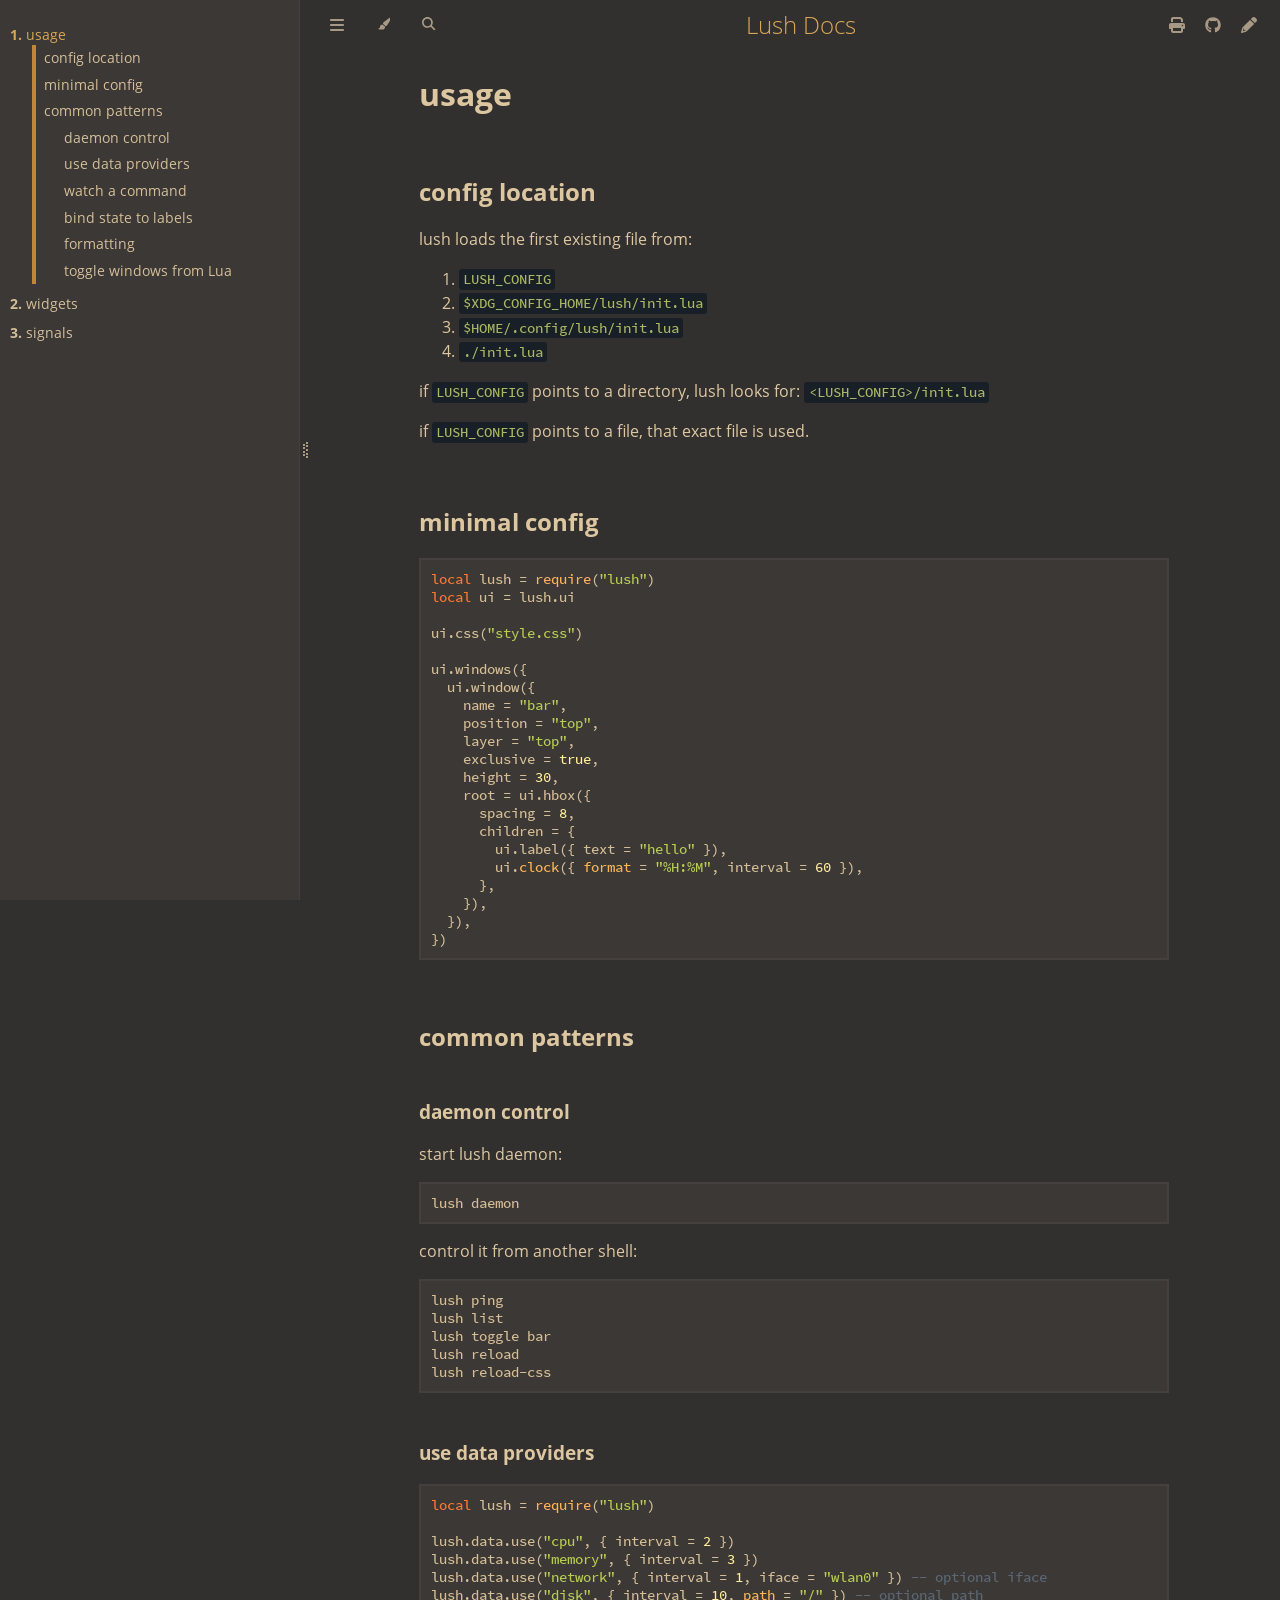
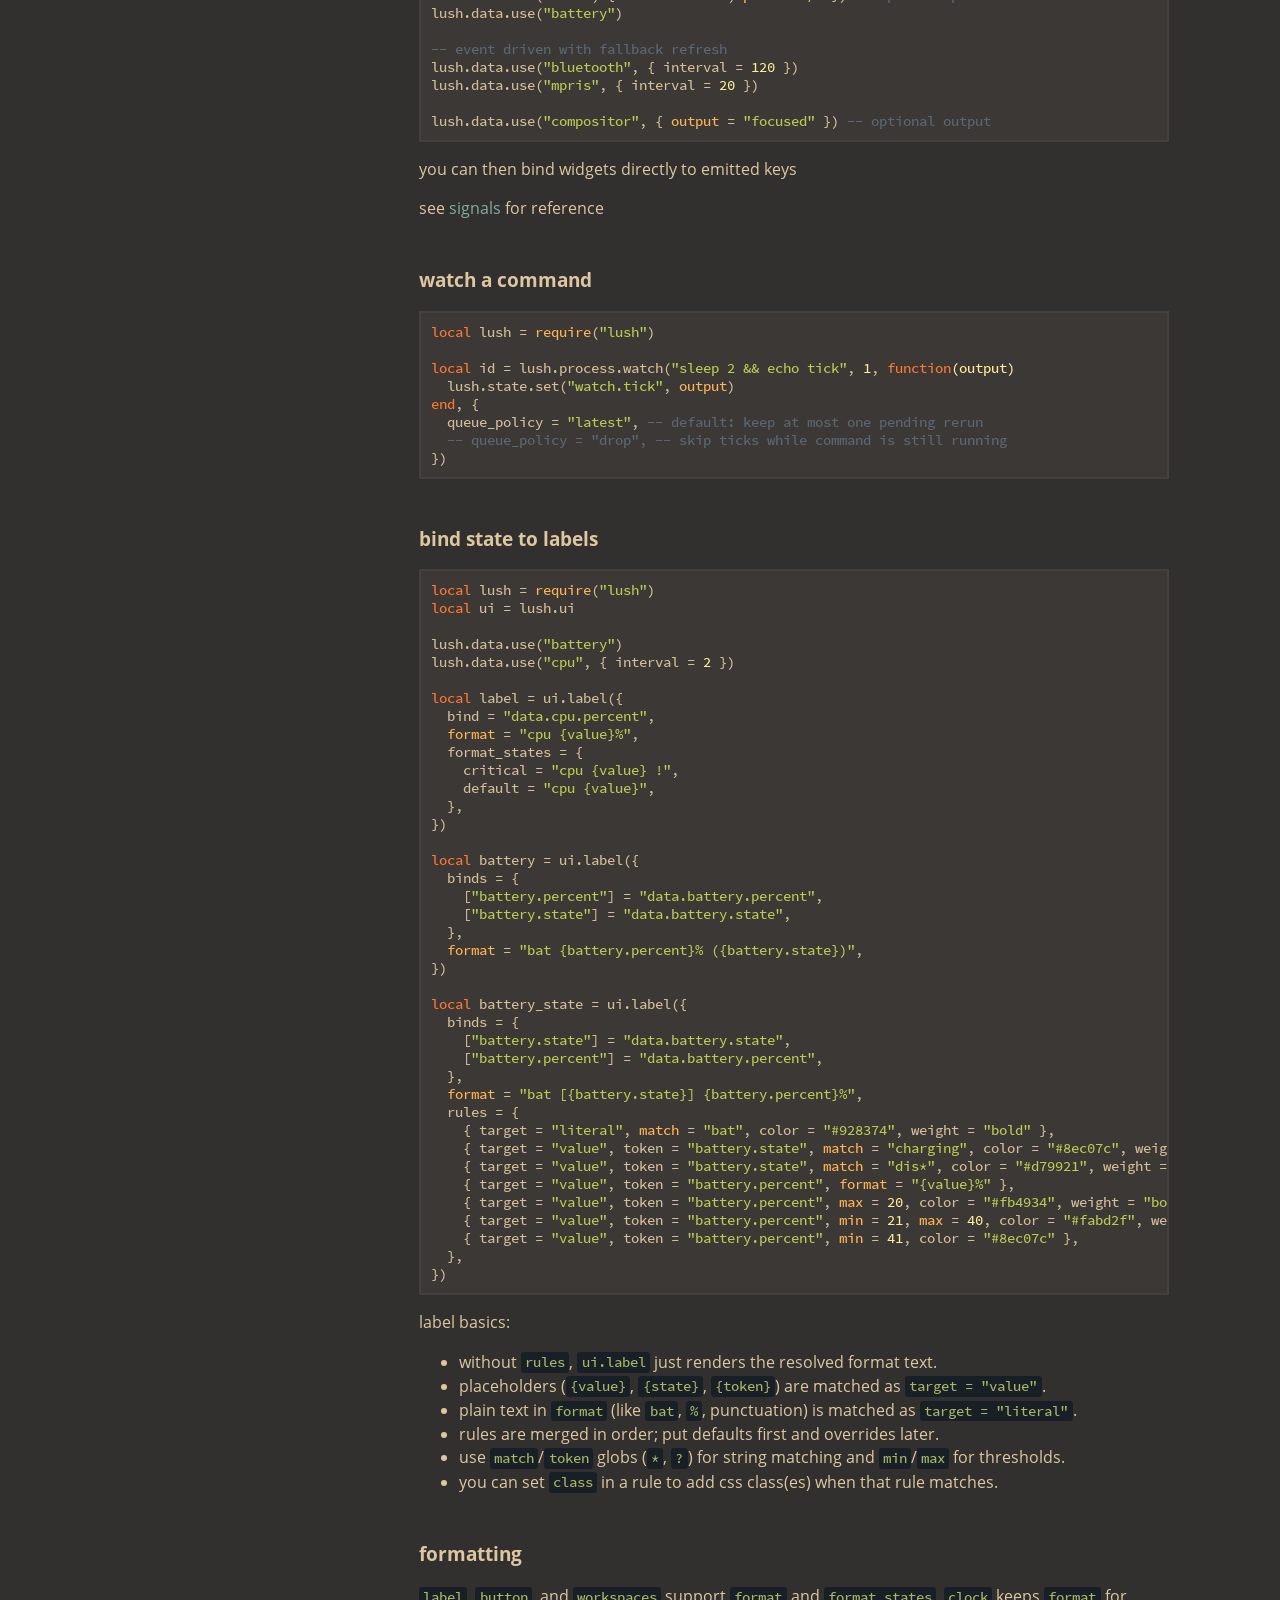
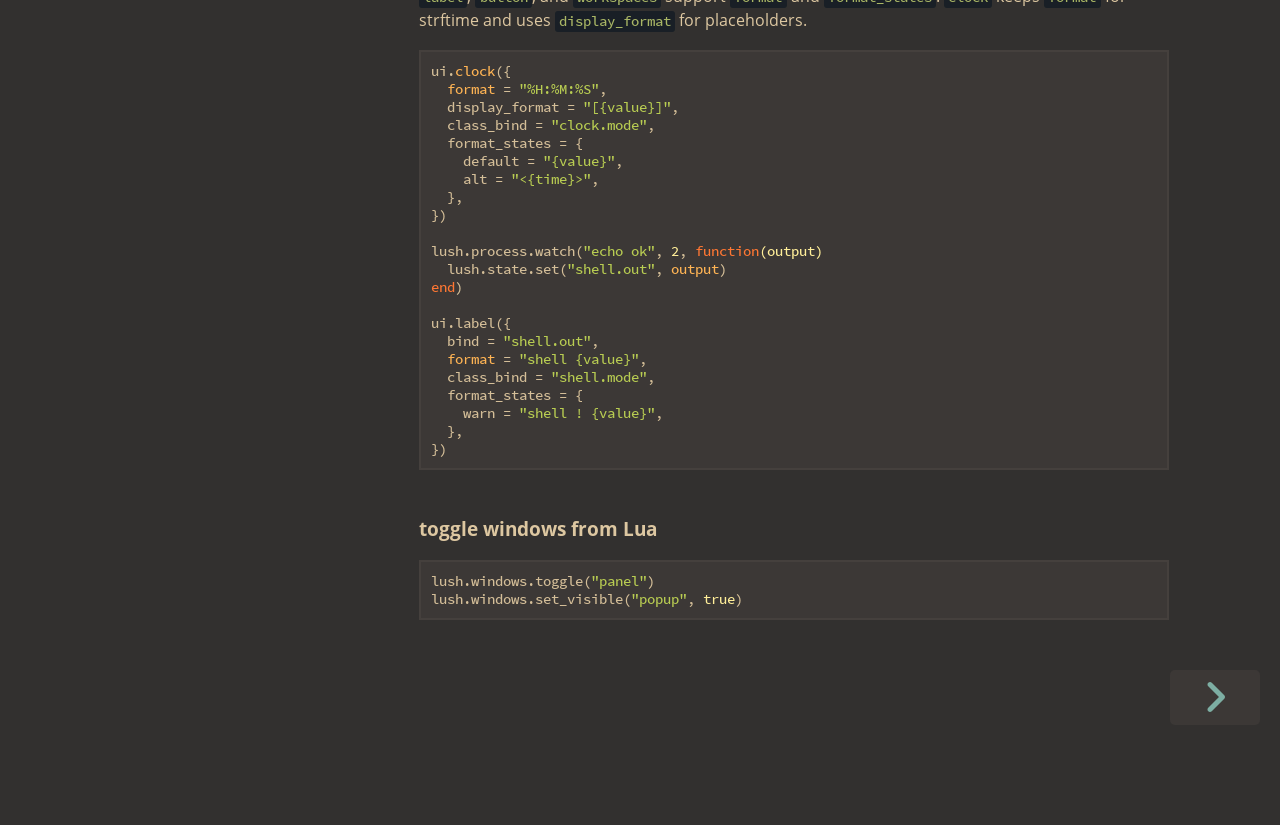
==== commit ce963758: "docs: update" ====
--- a/index.html
+++ b/index.html
@@ -36,7 +36,7 @@
             const path_to_root = "";
             const default_light_theme = "ayu";
             const default_dark_theme = "ayu";
-            window.path_to_searchindex_js = "searchindex-f970c26f.js";
+            window.path_to_searchindex_js = "searchindex-2ee0de41.js";
         </script>
         <!-- Start loading toc.js asap -->
         <script src="toc-16b21114.js"></script>
@@ -186,10 +186,12 @@
 <p>lush loads the first existing file from:</p>
 <ol>
 <li><code>LUSH_CONFIG</code></li>
-<li><code>$XDG_CONFIG_HOME/lush/config.lua</code></li>
-<li><code>$HOME/.config/lush/config.lua</code></li>
-<li><code>./config.lua</code></li>
+<li><code>$XDG_CONFIG_HOME/lush/init.lua</code></li>
+<li><code>$HOME/.config/lush/init.lua</code></li>
+<li><code>./init.lua</code></li>
 </ol>
+<p>if <code>LUSH_CONFIG</code> points to a directory, lush looks for: <code>&lt;LUSH_CONFIG&gt;/init.lua</code></p>
+<p>if <code>LUSH_CONFIG</code> points to a file, that exact file is used.</p>
 <h2 id="minimal-config"><a class="header" href="#minimal-config">minimal config</a></h2>
 <pre><code class="language-lua">local lush = require("lush")
 local ui = lush.ui
@@ -362,22 +364,6 @@
         <template id=fa-play><span class=fa-svg><svg xmlns="http://www.w3.org/2000/svg" viewBox="0 0 384 512"><!--! Font Awesome Free 6.2.0 by @fontawesome - https://fontawesome.com License - https://fontawesome.com/license/free (Icons: CC BY 4.0, Fonts: SIL OFL 1.1, Code: MIT License) Copyright 2022 Fonticons, Inc. --><path d="M73 39c-14.8-9.1-33.4-9.4-48.5-.9S0 62.6 0 80V432c0 17.4 9.4 33.4 24.5 41.9s33.7 8.1 48.5-.9L361 297c14.3-8.7 23-24.2 23-41s-8.7-32.2-23-41L73 39z"/></svg></span></template>
         <template id=fa-clock-rotate-left><span class=fa-svg><svg xmlns="http://www.w3.org/2000/svg" viewBox="0 0 512 512"><!--! Font Awesome Free 6.2.0 by @fontawesome - https://fontawesome.com License - https://fontawesome.com/license/free (Icons: CC BY 4.0, Fonts: SIL OFL 1.1, Code: MIT License) Copyright 2022 Fonticons, Inc. --><path d="M75 75L41 41C25.9 25.9 0 36.6 0 57.9V168c0 13.3 10.7 24 24 24H134.1c21.4 0 32.1-25.9 17-41l-30.8-30.8C155 85.5 203 64 256 64c106 0 192 86 192 192s-86 192-192 192c-40.8 0-78.6-12.7-109.7-34.4c-14.5-10.1-34.4-6.6-44.6 7.9s-6.6 34.4 7.9 44.6C151.2 495 201.7 512 256 512c141.4 0 256-114.6 256-256S397.4 0 256 0C185.3 0 121.3 28.7 75 75zm181 53c-13.3 0-24 10.7-24 24V256c0 6.4 2.5 12.5 7 17l72 72c9.4 9.4 24.6 9.4 33.9 0s9.4-24.6 0-33.9l-65-65V152c0-13.3-10.7-24-24-24z"/></svg></span></template>
 
-        <!-- Livereload script (if served using the cli tool) -->
-        <script>
-            const wsProtocol = location.protocol === 'https:' ? 'wss:' : 'ws:';
-            const wsAddress = wsProtocol + "//" + location.host + "/" + "__livereload";
-            const socket = new WebSocket(wsAddress);
-            socket.onmessage = function (event) {
-                if (event.data === "reload") {
-                    socket.close();
-                    location.reload();
-                }
-            };
-
-            window.onbeforeunload = function() {
-                socket.close();
-            }
-        </script>
 
 
         <script>
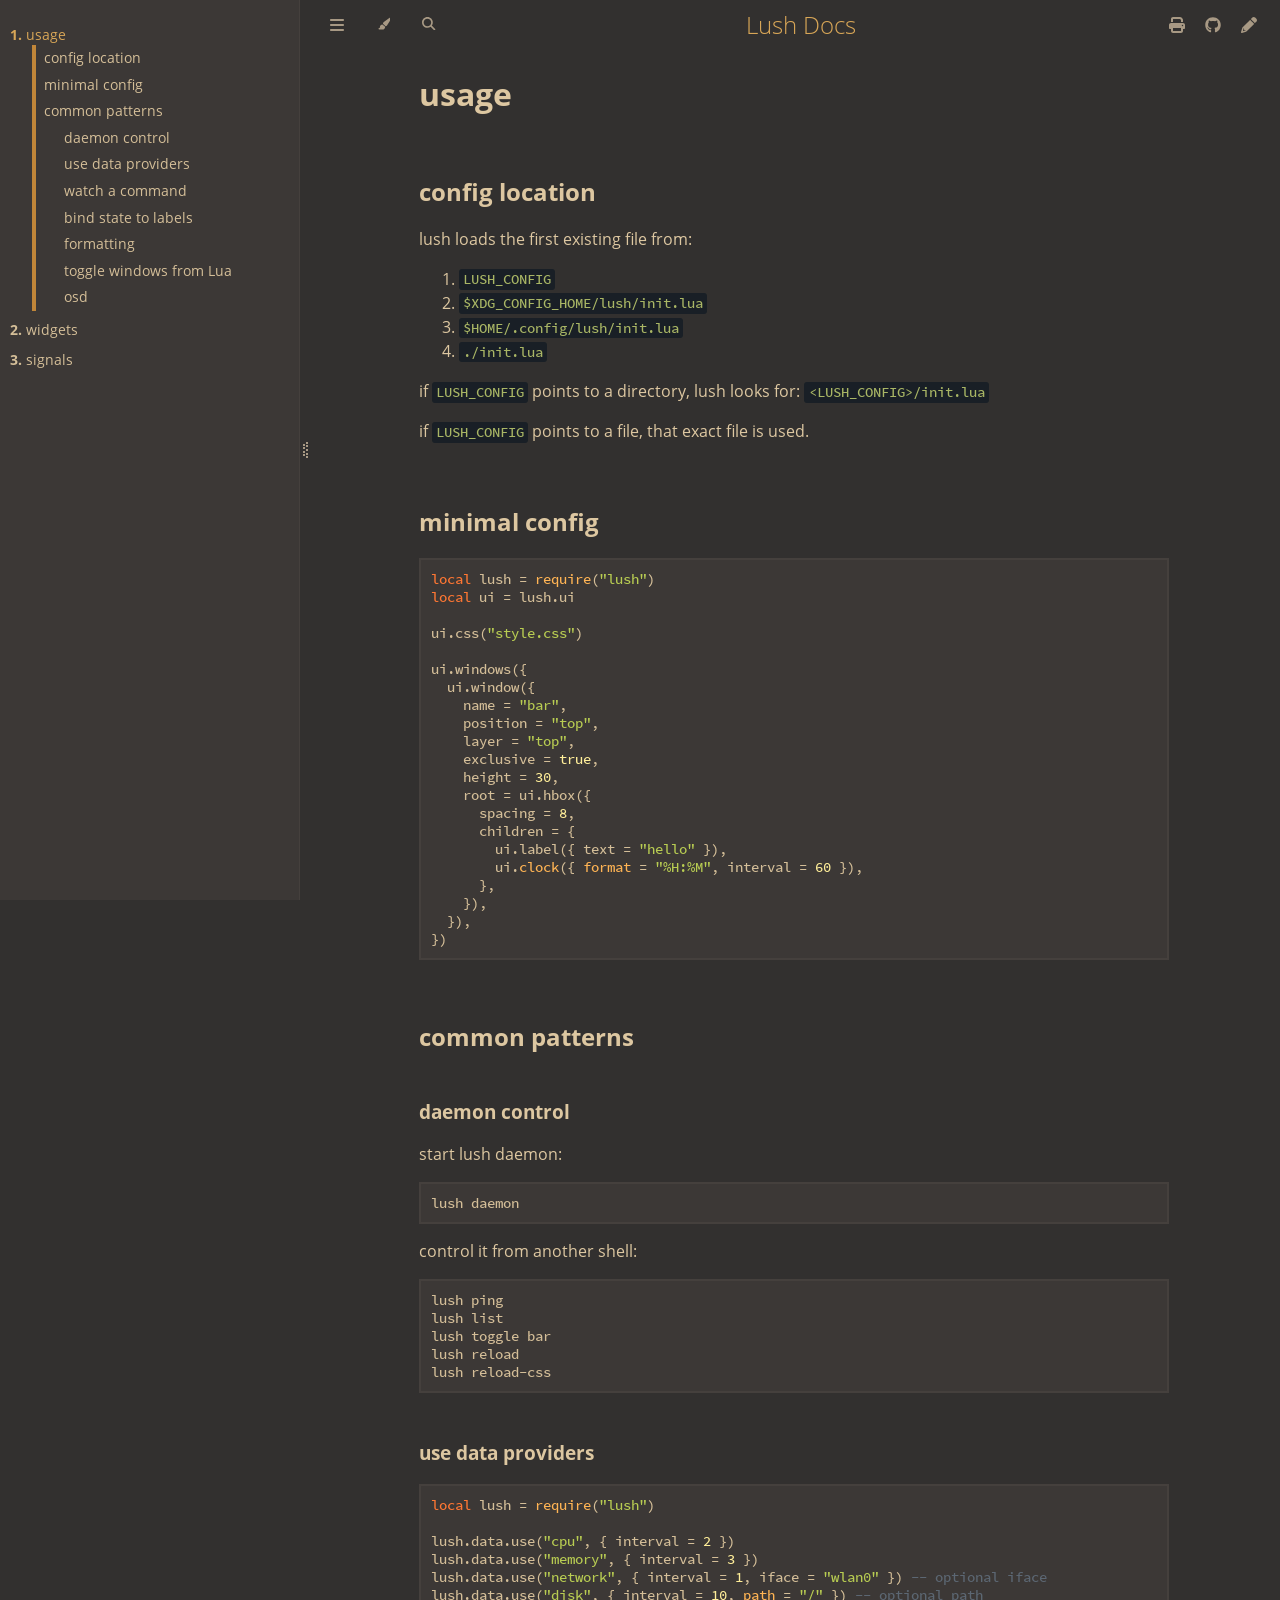
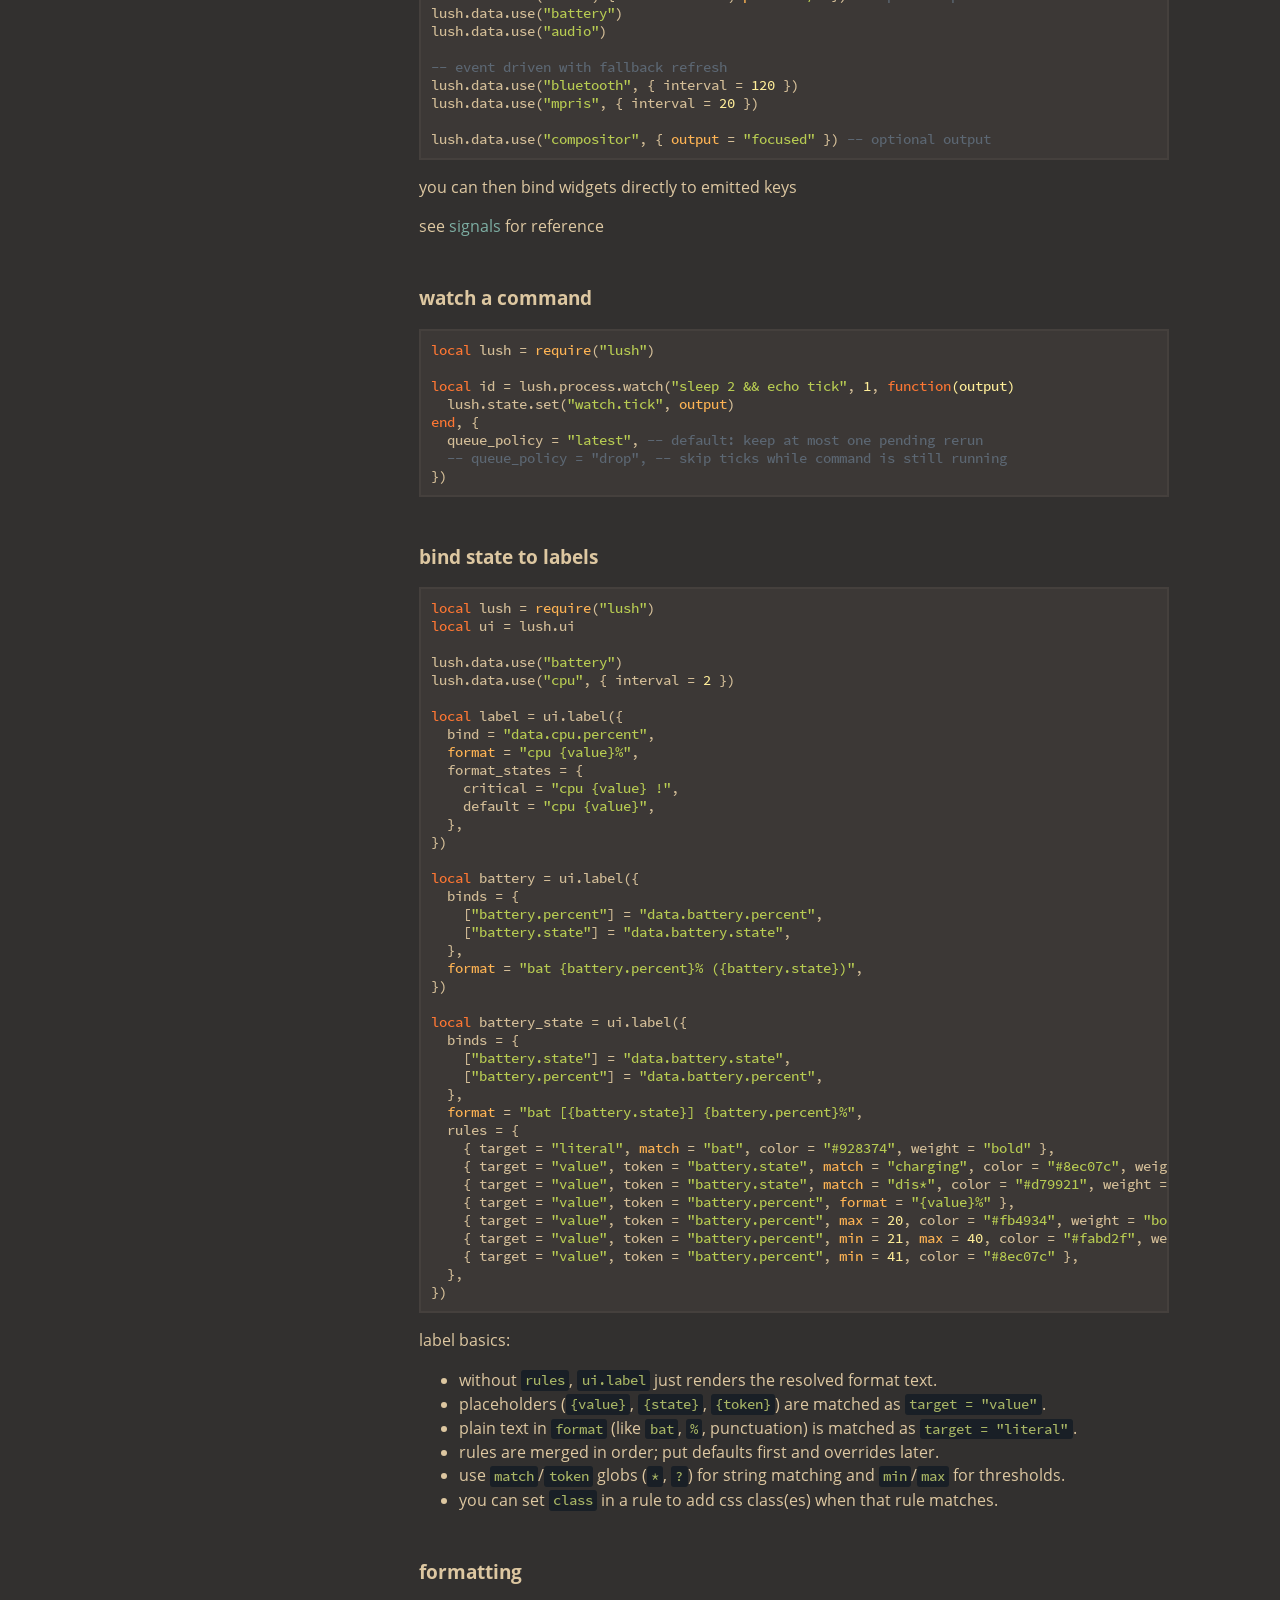
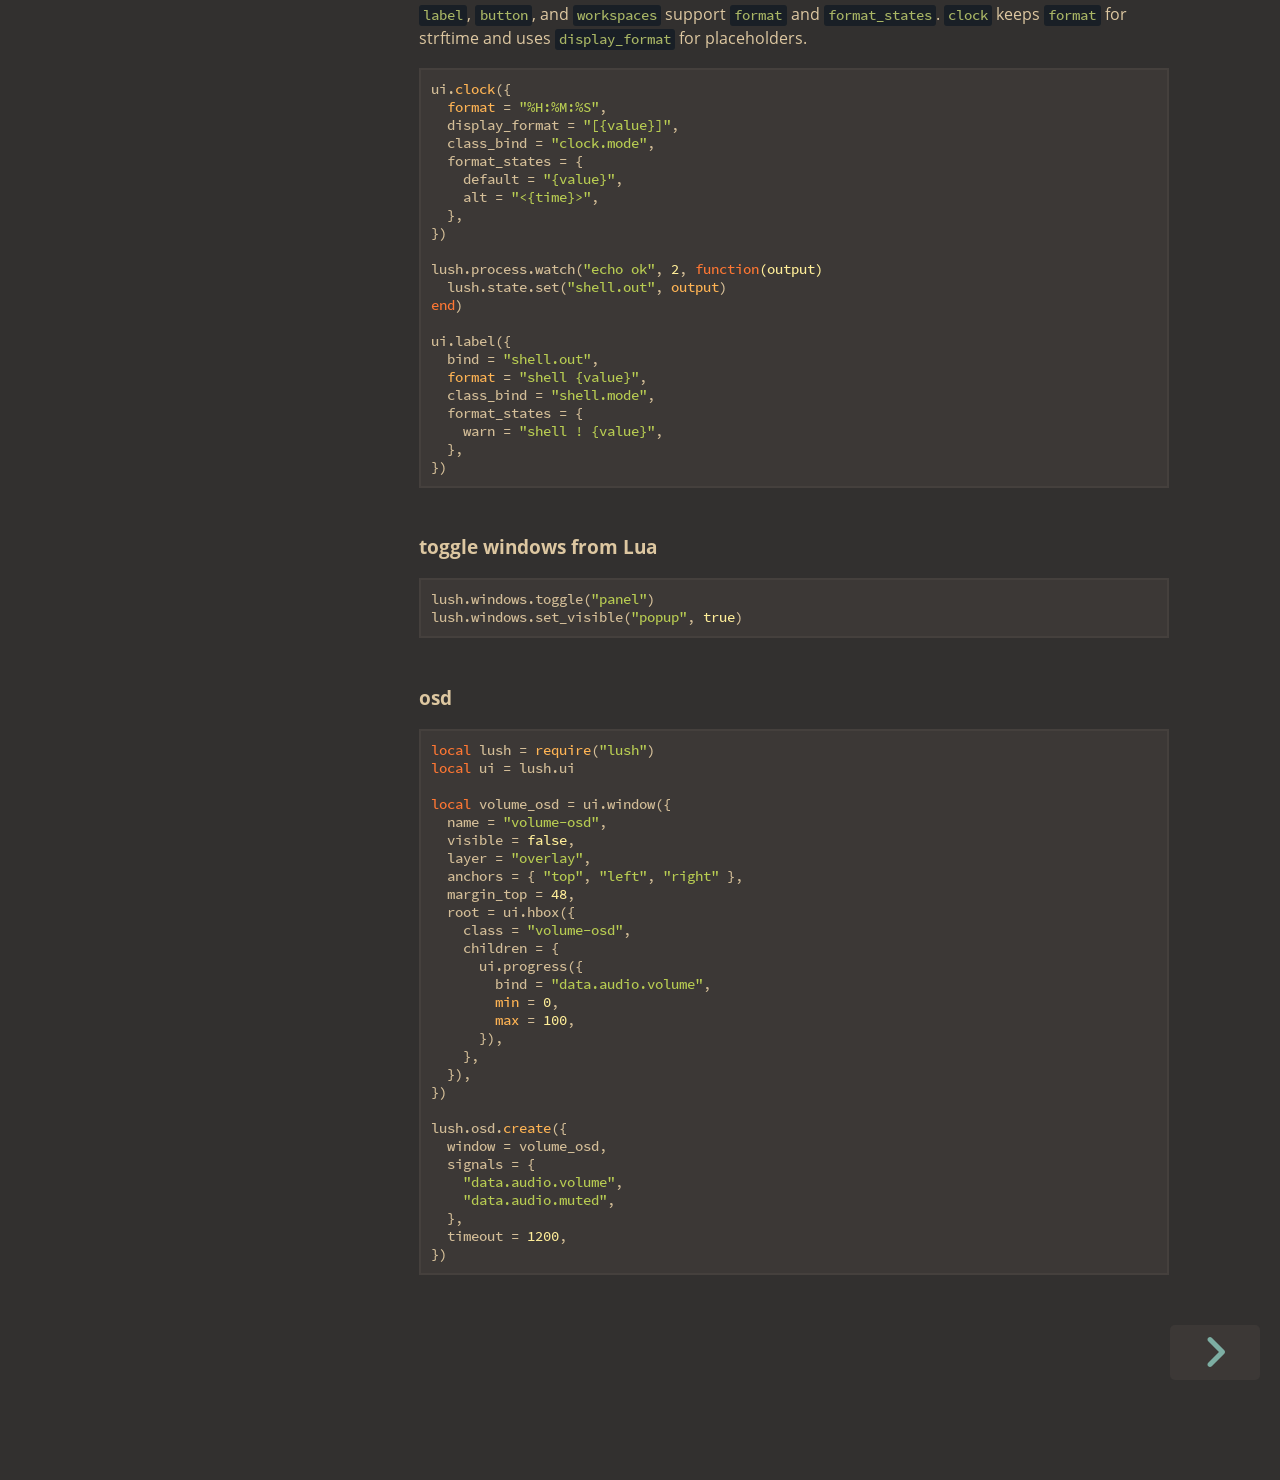
==== commit e8131e09: "docs: add osd" ====
--- a/index.html
+++ b/index.html
@@ -36,7 +36,7 @@
             const path_to_root = "";
             const default_light_theme = "ayu";
             const default_dark_theme = "ayu";
-            window.path_to_searchindex_js = "searchindex-2ee0de41.js";
+            window.path_to_searchindex_js = "searchindex-bbe08d1e.js";
         </script>
         <!-- Start loading toc.js asap -->
         <script src="toc-16b21114.js"></script>
@@ -235,6 +235,7 @@
 lush.data.use("network", { interval = 1, iface = "wlan0" }) -- optional iface
 lush.data.use("disk", { interval = 10, path = "/" }) -- optional path
 lush.data.use("battery")
+lush.data.use("audio")
 
 -- event driven with fallback refresh
 lush.data.use("bluetooth", { interval = 120 })
@@ -334,6 +335,37 @@
 <pre><code class="language-lua">lush.windows.toggle("panel")
 lush.windows.set_visible("popup", true)
 </code></pre>
+<h3 id="osd"><a class="header" href="#osd">osd</a></h3>
+<pre><code class="language-lua">local lush = require("lush")
+local ui = lush.ui
+
+local volume_osd = ui.window({
+  name = "volume-osd",
+  visible = false,
+  layer = "overlay",
+  anchors = { "top", "left", "right" },
+  margin_top = 48,
+  root = ui.hbox({
+    class = "volume-osd",
+    children = {
+      ui.progress({
+        bind = "data.audio.volume",
+        min = 0,
+        max = 100,
+      }),
+    },
+  }),
+})
+
+lush.osd.create({
+  window = volume_osd,
+  signals = {
+    "data.audio.volume",
+    "data.audio.muted",
+  },
+  timeout = 1200,
+})
+</code></pre>
 
                     </main>
 
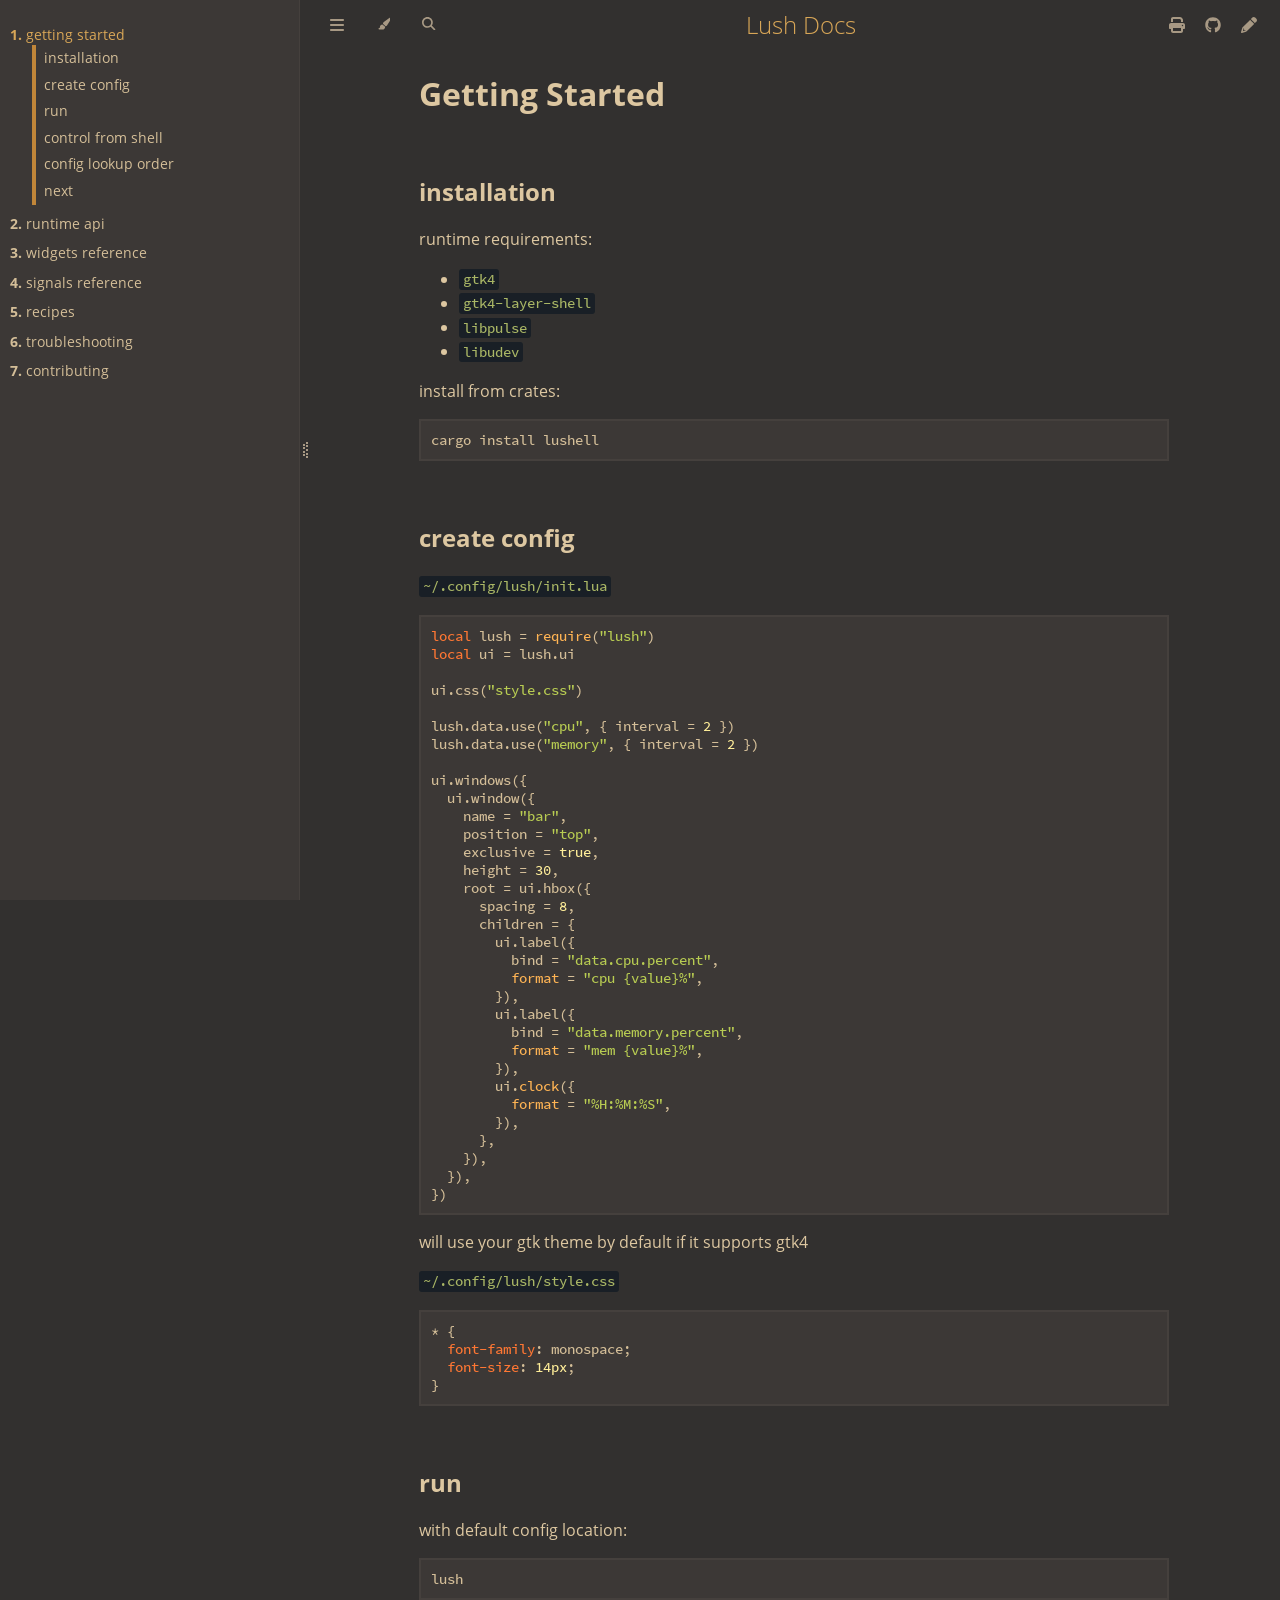
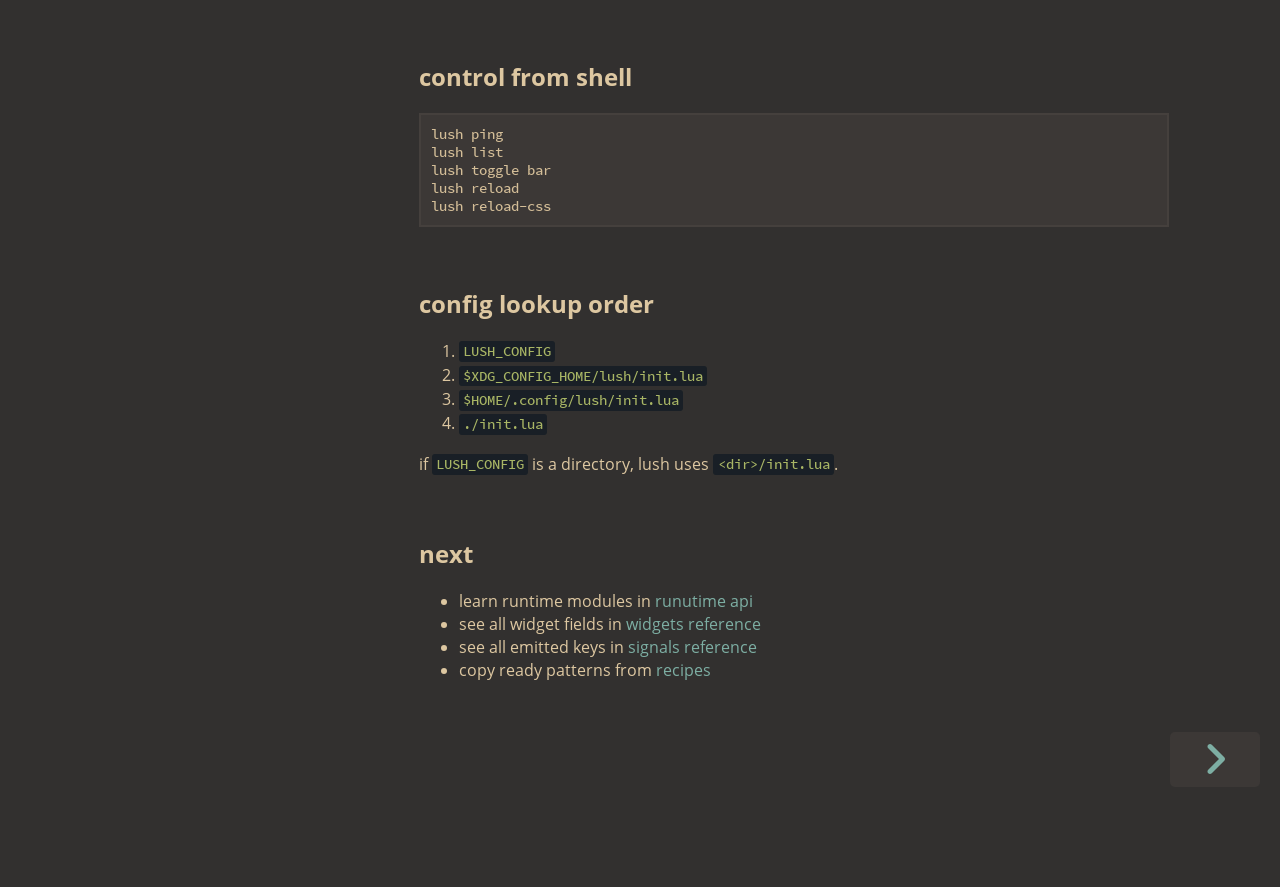
==== commit 59653794: "docs: add entry" ====
--- a/index.html
+++ b/index.html
@@ -3,7 +3,7 @@
     <head>
         <!-- Book generated using mdBook -->
         <meta charset="UTF-8">
-        <title>usage - Lush Docs</title>
+        <title>getting started - Lush Docs</title>
 
 
         <!-- Custom HTML head -->
@@ -36,10 +36,10 @@
             const path_to_root = "";
             const default_light_theme = "ayu";
             const default_dark_theme = "ayu";
-            window.path_to_searchindex_js = "searchindex-bbe08d1e.js";
+            window.path_to_searchindex_js = "searchindex-1424e2ea.js";
         </script>
         <!-- Start loading toc.js asap -->
-        <script src="toc-16b21114.js"></script>
+        <script src="toc-f777d35e.js"></script>
     </head>
     <body>
     <div id="mdbook-help-container">
@@ -147,7 +147,7 @@
                         <a href="https://github.com/yrwq/lush" title="Git repository" aria-label="Git repository">
                             <span class=fa-svg><svg xmlns="http://www.w3.org/2000/svg" viewBox="0 0 496 512"><!--! Font Awesome Free 6.2.0 by @fontawesome - https://fontawesome.com License - https://fontawesome.com/license/free (Icons: CC BY 4.0, Fonts: SIL OFL 1.1, Code: MIT License) Copyright 2022 Fonticons, Inc. --><path d="M165.9 397.4c0 2-2.3 3.6-5.2 3.6-3.3.3-5.6-1.3-5.6-3.6 0-2 2.3-3.6 5.2-3.6 3-.3 5.6 1.3 5.6 3.6zm-31.1-4.5c-.7 2 1.3 4.3 4.3 4.9 2.6 1 5.6 0 6.2-2s-1.3-4.3-4.3-5.2c-2.6-.7-5.5.3-6.2 2.3zm44.2-1.7c-2.9.7-4.9 2.6-4.6 4.9.3 2 2.9 3.3 5.9 2.6 2.9-.7 4.9-2.6 4.6-4.6-.3-1.9-3-3.2-5.9-2.9zM244.8 8C106.1 8 0 113.3 0 252c0 110.9 69.8 205.8 169.5 239.2 12.8 2.3 17.3-5.6 17.3-12.1 0-6.2-.3-40.4-.3-61.4 0 0-70 15-84.7-29.8 0 0-11.4-29.1-27.8-36.6 0 0-22.9-15.7 1.6-15.4 0 0 24.9 2 38.6 25.8 21.9 38.6 58.6 27.5 72.9 20.9 2.3-16 8.8-27.1 16-33.7-55.9-6.2-112.3-14.3-112.3-110.5 0-27.5 7.6-41.3 23.6-58.9-2.6-6.5-11.1-33.3 2.6-67.9 20.9-6.5 69 27 69 27 20-5.6 41.5-8.5 62.8-8.5s42.8 2.9 62.8 8.5c0 0 48.1-33.6 69-27 13.7 34.7 5.2 61.4 2.6 67.9 16 17.7 25.8 31.5 25.8 58.9 0 96.5-58.9 104.2-114.8 110.5 9.2 7.9 17 22.9 17 46.4 0 33.7-.3 75.4-.3 83.6 0 6.5 4.6 14.4 17.3 12.1C428.2 457.8 496 362.9 496 252 496 113.3 383.5 8 244.8 8zM97.2 352.9c-1.3 1-1 3.3.7 5.2 1.6 1.6 3.9 2.3 5.2 1 1.3-1 1-3.3-.7-5.2-1.6-1.6-3.9-2.3-5.2-1zm-10.8-8.1c-.7 1.3.3 2.9 2.3 3.9 1.6 1 3.6.7 4.3-.7.7-1.3-.3-2.9-2.3-3.9-2-.6-3.6-.3-4.3.7zm32.4 35.6c-1.6 1.3-1 4.3 1.3 6.2 2.3 2.3 5.2 2.6 6.5 1 1.3-1.3.7-4.3-1.3-6.2-2.2-2.3-5.2-2.6-6.5-1zm-11.4-14.7c-1.6 1-1.6 3.6 0 5.9 1.6 2.3 4.3 3.3 5.6 2.3 1.6-1.3 1.6-3.9 0-6.2-1.4-2.3-4-3.3-5.6-2z"/></svg></span>
                         </a>
-                        <a href="https://github.com/yrwq/lush/edit/main/docs/src/usage.md" title="Suggest an edit" aria-label="Suggest an edit" rel="edit">
+                        <a href="https://github.com/yrwq/lush/edit/main/docs/src/getting-started.md" title="Suggest an edit" aria-label="Suggest an edit" rel="edit">
                             <span class=fa-svg id="git-edit-button"><svg xmlns="http://www.w3.org/2000/svg" viewBox="0 0 512 512"><!--! Font Awesome Free 6.2.0 by @fontawesome - https://fontawesome.com License - https://fontawesome.com/license/free (Icons: CC BY 4.0, Fonts: SIL OFL 1.1, Code: MIT License) Copyright 2022 Fonticons, Inc. --><path d="M421.7 220.3l-11.3 11.3-22.6 22.6-205 205c-6.6 6.6-14.8 11.5-23.8 14.1L30.8 511c-8.4 2.5-17.5 .2-23.7-6.1S-1.5 489.7 1 481.2L38.7 353.1c2.6-9 7.5-17.2 14.1-23.8l205-205 22.6-22.6 11.3-11.3 33.9 33.9 62.1 62.1 33.9 33.9zM96 353.9l-9.3 9.3c-.9 .9-1.6 2.1-2 3.4l-25.3 86 86-25.3c1.3-.4 2.5-1.1 3.4-2l9.3-9.3H112c-8.8 0-16-7.2-16-16V353.9zM453.3 19.3l39.4 39.4c25 25 25 65.5 0 90.5l-14.5 14.5-22.6 22.6-11.3 11.3-33.9-33.9-62.1-62.1L314.3 67.7l11.3-11.3 22.6-22.6 14.5-14.5c25-25 65.5-25 90.5 0z"/></svg></span>
                         </a>
 
@@ -181,198 +181,93 @@
 
                 <div id="mdbook-content" class="content">
                     <main>
-                        <h1 id="usage"><a class="header" href="#usage">usage</a></h1>
-<h2 id="config-location"><a class="header" href="#config-location">config location</a></h2>
-<p>lush loads the first existing file from:</p>
+                        <h1 id="getting-started"><a class="header" href="#getting-started">Getting Started</a></h1>
+<h2 id="installation"><a class="header" href="#installation">installation</a></h2>
+<p>runtime requirements:</p>
+<ul>
+<li><code>gtk4</code></li>
+<li><code>gtk4-layer-shell</code></li>
+<li><code>libpulse</code></li>
+<li><code>libudev</code></li>
+</ul>
+<p>install from crates:</p>
+<pre><code class="language-bash">cargo install lushell
+</code></pre>
+<h2 id="create-config"><a class="header" href="#create-config">create config</a></h2>
+<p><code>~/.config/lush/init.lua</code></p>
+<pre><code class="language-lua">local lush = require("lush")
+local ui = lush.ui
+
+ui.css("style.css")
+
+lush.data.use("cpu", { interval = 2 })
+lush.data.use("memory", { interval = 2 })
+
+ui.windows({
+  ui.window({
+    name = "bar",
+    position = "top",
+    exclusive = true,
+    height = 30,
+    root = ui.hbox({
+      spacing = 8,
+      children = {
+        ui.label({
+          bind = "data.cpu.percent",
+          format = "cpu {value}%",
+        }),
+        ui.label({
+          bind = "data.memory.percent",
+          format = "mem {value}%",
+        }),
+        ui.clock({
+          format = "%H:%M:%S",
+        }),
+      },
+    }),
+  }),
+})
+</code></pre>
+<p>will use your gtk theme by default if it supports gtk4</p>
+<p><code>~/.config/lush/style.css</code></p>
+<pre><code class="language-css">* {
+  font-family: monospace;
+  font-size: 14px;
+}
+</code></pre>
+<h2 id="run"><a class="header" href="#run">run</a></h2>
+<p>with default config location:</p>
+<pre><code class="language-bash">lush
+</code></pre>
+<h2 id="control-from-shell"><a class="header" href="#control-from-shell">control from shell</a></h2>
+<pre><code class="language-bash">lush ping
+lush list
+lush toggle bar
+lush reload
+lush reload-css
+</code></pre>
+<h2 id="config-lookup-order"><a class="header" href="#config-lookup-order">config lookup order</a></h2>
 <ol>
 <li><code>LUSH_CONFIG</code></li>
 <li><code>$XDG_CONFIG_HOME/lush/init.lua</code></li>
 <li><code>$HOME/.config/lush/init.lua</code></li>
 <li><code>./init.lua</code></li>
 </ol>
-<p>if <code>LUSH_CONFIG</code> points to a directory, lush looks for: <code>&lt;LUSH_CONFIG&gt;/init.lua</code></p>
-<p>if <code>LUSH_CONFIG</code> points to a file, that exact file is used.</p>
-<h2 id="minimal-config"><a class="header" href="#minimal-config">minimal config</a></h2>
-<pre><code class="language-lua">local lush = require("lush")
-local ui = lush.ui
-
-ui.css("style.css")
-
-ui.windows({
-  ui.window({
-    name = "bar",
-    position = "top",
-    layer = "top",
-    exclusive = true,
-    height = 30,
-    root = ui.hbox({
-      spacing = 8,
-      children = {
-        ui.label({ text = "hello" }),
-        ui.clock({ format = "%H:%M", interval = 60 }),
-      },
-    }),
-  }),
-})
-</code></pre>
-<h2 id="common-patterns"><a class="header" href="#common-patterns">common patterns</a></h2>
-<h3 id="daemon-control"><a class="header" href="#daemon-control">daemon control</a></h3>
-<p>start lush daemon:</p>
-<pre><code class="language-bash">lush daemon
-</code></pre>
-<p>control it from another shell:</p>
-<pre><code class="language-bash">lush ping
-lush list
-lush toggle bar
-lush reload
-lush reload-css
-</code></pre>
-<h3 id="use-data-providers"><a class="header" href="#use-data-providers">use data providers</a></h3>
-<pre><code class="language-lua">local lush = require("lush")
-
-lush.data.use("cpu", { interval = 2 })
-lush.data.use("memory", { interval = 3 })
-lush.data.use("network", { interval = 1, iface = "wlan0" }) -- optional iface
-lush.data.use("disk", { interval = 10, path = "/" }) -- optional path
-lush.data.use("battery")
-lush.data.use("audio")
-
--- event driven with fallback refresh
-lush.data.use("bluetooth", { interval = 120 })
-lush.data.use("mpris", { interval = 20 })
-
-lush.data.use("compositor", { output = "focused" }) -- optional output
-</code></pre>
-<p>you can then bind widgets directly to emitted keys</p>
-<p>see <a href="signals.html">signals</a> for reference</p>
-<h3 id="watch-a-command"><a class="header" href="#watch-a-command">watch a command</a></h3>
-<pre><code class="language-lua">local lush = require("lush")
-
-local id = lush.process.watch("sleep 2 &amp;&amp; echo tick", 1, function(output)
-  lush.state.set("watch.tick", output)
-end, {
-  queue_policy = "latest", -- default: keep at most one pending rerun
-  -- queue_policy = "drop", -- skip ticks while command is still running
-})
-</code></pre>
-<h3 id="bind-state-to-labels"><a class="header" href="#bind-state-to-labels">bind state to labels</a></h3>
-<pre><code class="language-lua">local lush = require("lush")
-local ui = lush.ui
-
-lush.data.use("battery")
-lush.data.use("cpu", { interval = 2 })
-
-local label = ui.label({
-  bind = "data.cpu.percent",
-  format = "cpu {value}%",
-  format_states = {
-    critical = "cpu {value} !",
-    default = "cpu {value}",
-  },
-})
-
-local battery = ui.label({
-  binds = {
-    ["battery.percent"] = "data.battery.percent",
-    ["battery.state"] = "data.battery.state",
-  },
-  format = "bat {battery.percent}% ({battery.state})",
-})
-
-local battery_state = ui.label({
-  binds = {
-    ["battery.state"] = "data.battery.state",
-    ["battery.percent"] = "data.battery.percent",
-  },
-  format = "bat [{battery.state}] {battery.percent}%",
-  rules = {
-    { target = "literal", match = "bat", color = "#928374", weight = "bold" },
-    { target = "value", token = "battery.state", match = "charging", color = "#8ec07c", weight = "bold" },
-    { target = "value", token = "battery.state", match = "dis*", color = "#d79921", weight = "bold" },
-    { target = "value", token = "battery.percent", format = "{value}%" },
-    { target = "value", token = "battery.percent", max = 20, color = "#fb4934", weight = "bold" },
-    { target = "value", token = "battery.percent", min = 21, max = 40, color = "#fabd2f", weight = "bold" },
-    { target = "value", token = "battery.percent", min = 41, color = "#8ec07c" },
-  },
-})
-</code></pre>
-<p>label basics:</p>
+<p>if <code>LUSH_CONFIG</code> is a directory, lush uses <code>&lt;dir&gt;/init.lua</code>.</p>
+<h2 id="next"><a class="header" href="#next">next</a></h2>
 <ul>
-<li>without <code>rules</code>, <code>ui.label</code> just renders the resolved format text.</li>
-<li>placeholders (<code>{value}</code>, <code>{state}</code>, <code>{token}</code>) are matched as <code>target = "value"</code>.</li>
-<li>plain text in <code>format</code> (like <code>bat</code>, <code>%</code>, punctuation) is matched as <code>target = "literal"</code>.</li>
-<li>rules are merged in order; put defaults first and overrides later.</li>
-<li>use <code>match</code>/<code>token</code> globs (<code>*</code>, <code>?</code>) for string matching and <code>min</code>/<code>max</code> for thresholds.</li>
-<li>you can set <code>class</code> in a rule to add css class(es) when that rule matches.</li>
+<li>learn runtime modules in <a href="runtime-api.html">runutime api</a></li>
+<li>see all widget fields in <a href="widgets.html">widgets reference</a></li>
+<li>see all emitted keys in <a href="signals.html">signals reference</a></li>
+<li>copy ready patterns from <a href="recipes.html">recipes</a></li>
 </ul>
-<h3 id="formatting"><a class="header" href="#formatting">formatting</a></h3>
-<p><code>label</code>, <code>button</code>, and <code>workspaces</code> support <code>format</code> and <code>format_states</code>.
-<code>clock</code> keeps <code>format</code> for strftime and uses <code>display_format</code> for placeholders.</p>
-<pre><code class="language-lua">ui.clock({
-  format = "%H:%M:%S",
-  display_format = "[{value}]",
-  class_bind = "clock.mode",
-  format_states = {
-    default = "{value}",
-    alt = "&lt;{time}&gt;",
-  },
-})
-
-lush.process.watch("echo ok", 2, function(output)
-  lush.state.set("shell.out", output)
-end)
-
-ui.label({
-  bind = "shell.out",
-  format = "shell {value}",
-  class_bind = "shell.mode",
-  format_states = {
-    warn = "shell ! {value}",
-  },
-})
-</code></pre>
-<h3 id="toggle-windows-from-lua"><a class="header" href="#toggle-windows-from-lua">toggle windows from Lua</a></h3>
-<pre><code class="language-lua">lush.windows.toggle("panel")
-lush.windows.set_visible("popup", true)
-</code></pre>
-<h3 id="osd"><a class="header" href="#osd">osd</a></h3>
-<pre><code class="language-lua">local lush = require("lush")
-local ui = lush.ui
-
-local volume_osd = ui.window({
-  name = "volume-osd",
-  visible = false,
-  layer = "overlay",
-  anchors = { "top", "left", "right" },
-  margin_top = 48,
-  root = ui.hbox({
-    class = "volume-osd",
-    children = {
-      ui.progress({
-        bind = "data.audio.volume",
-        min = 0,
-        max = 100,
-      }),
-    },
-  }),
-})
-
-lush.osd.create({
-  window = volume_osd,
-  signals = {
-    "data.audio.volume",
-    "data.audio.muted",
-  },
-  timeout = 1200,
-})
-</code></pre>
 
                     </main>
 
                     <nav class="nav-wrapper" aria-label="Page navigation">
                         <!-- Mobile navigation buttons -->
 
-                            <a rel="next prefetch" href="widgets.html" class="mobile-nav-chapters next" title="Next chapter" aria-label="Next chapter" aria-keyshortcuts="Right">
+                            <a rel="next prefetch" href="runtime-api.html" class="mobile-nav-chapters next" title="Next chapter" aria-label="Next chapter" aria-keyshortcuts="Right">
                                 <span class=fa-svg><svg xmlns="http://www.w3.org/2000/svg" viewBox="0 0 320 512"><!--! Font Awesome Free 6.2.0 by @fontawesome - https://fontawesome.com License - https://fontawesome.com/license/free (Icons: CC BY 4.0, Fonts: SIL OFL 1.1, Code: MIT License) Copyright 2022 Fonticons, Inc. --><path d="M278.6 233.4c12.5 12.5 12.5 32.8 0 45.3l-160 160c-12.5 12.5-32.8 12.5-45.3 0s-12.5-32.8 0-45.3L210.7 256 73.4 118.6c-12.5-12.5-12.5-32.8 0-45.3s32.8-12.5 45.3 0l160 160z"/></svg></span>
                             </a>
 
@@ -383,7 +278,7 @@
 
             <nav class="nav-wide-wrapper" aria-label="Page navigation">
 
-                    <a rel="next prefetch" href="widgets.html" class="nav-chapters next" title="Next chapter" aria-label="Next chapter" aria-keyshortcuts="Right">
+                    <a rel="next prefetch" href="runtime-api.html" class="nav-chapters next" title="Next chapter" aria-label="Next chapter" aria-keyshortcuts="Right">
                         <span class=fa-svg><svg xmlns="http://www.w3.org/2000/svg" viewBox="0 0 320 512"><!--! Font Awesome Free 6.2.0 by @fontawesome - https://fontawesome.com License - https://fontawesome.com/license/free (Icons: CC BY 4.0, Fonts: SIL OFL 1.1, Code: MIT License) Copyright 2022 Fonticons, Inc. --><path d="M278.6 233.4c12.5 12.5 12.5 32.8 0 45.3l-160 160c-12.5 12.5-32.8 12.5-45.3 0s-12.5-32.8 0-45.3L210.7 256 73.4 118.6c-12.5-12.5-12.5-32.8 0-45.3s32.8-12.5 45.3 0l160 160z"/></svg></span>
                     </a>
             </nav>
